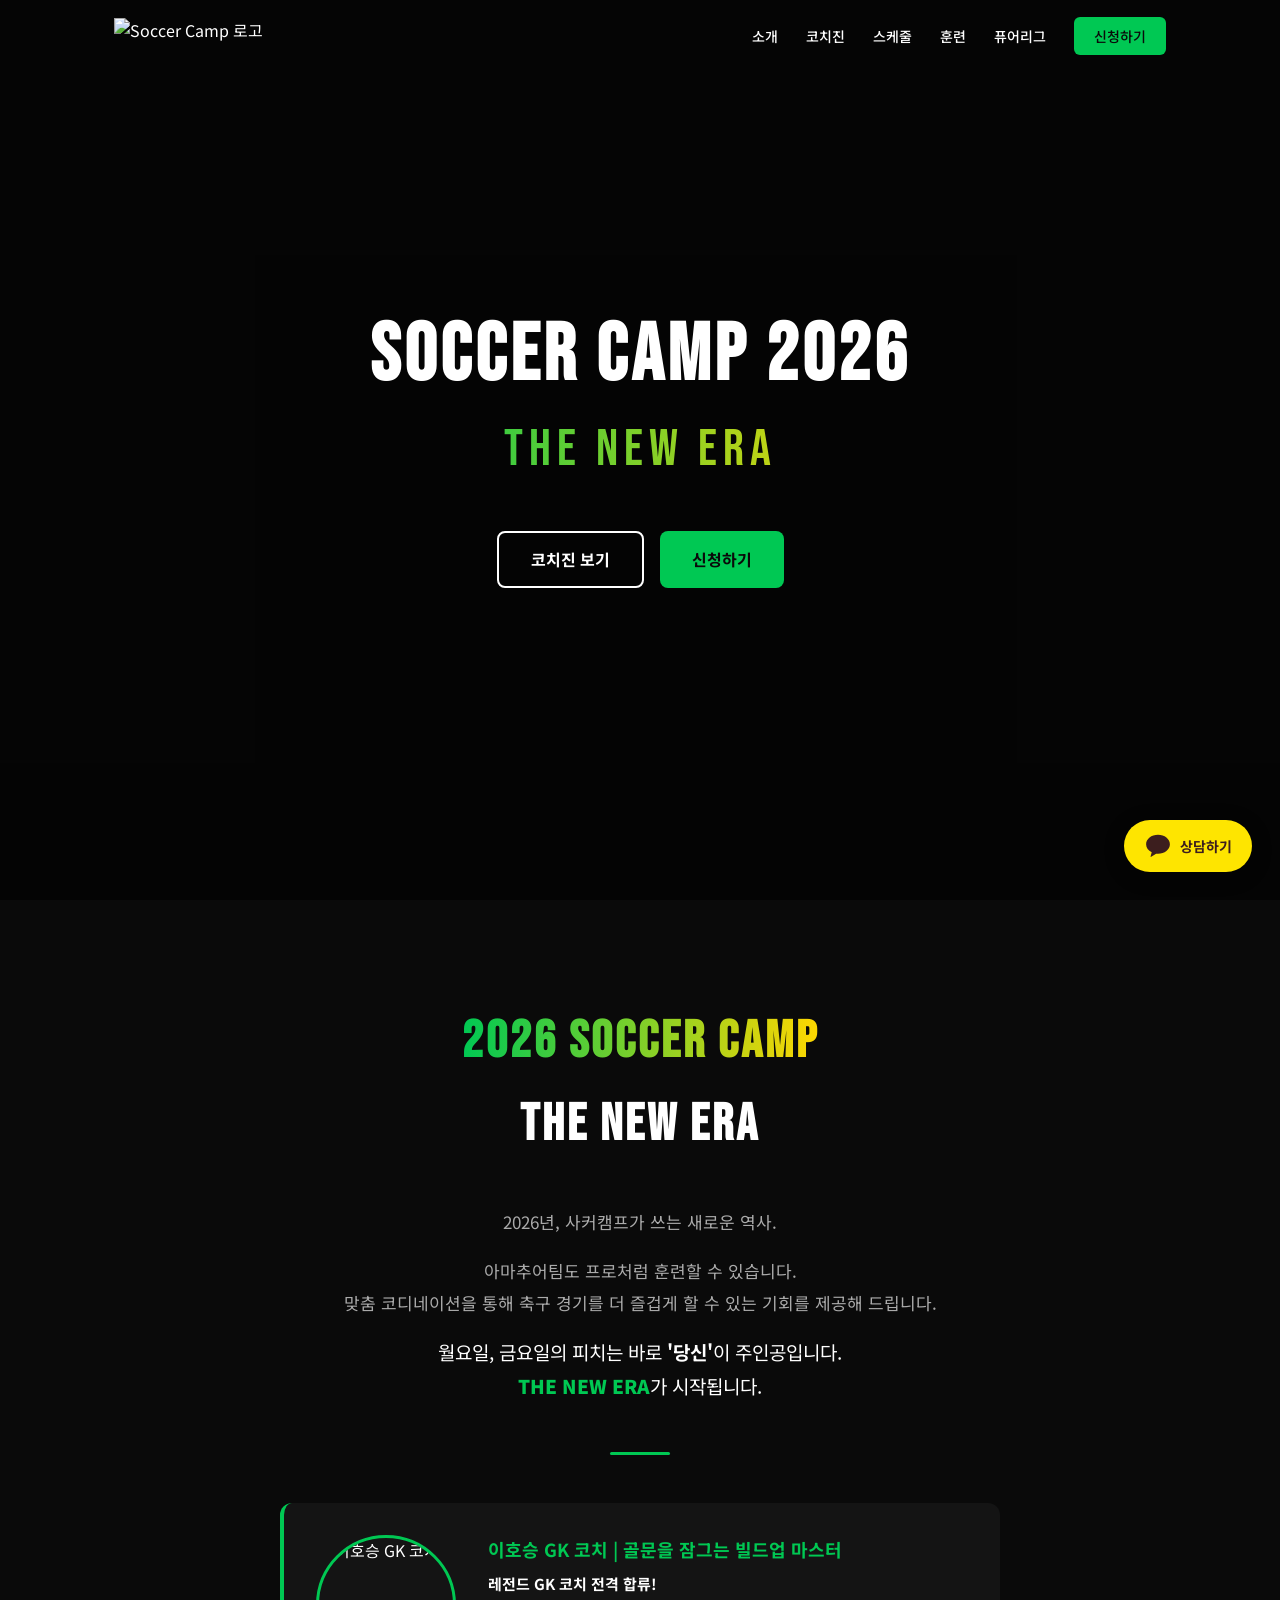
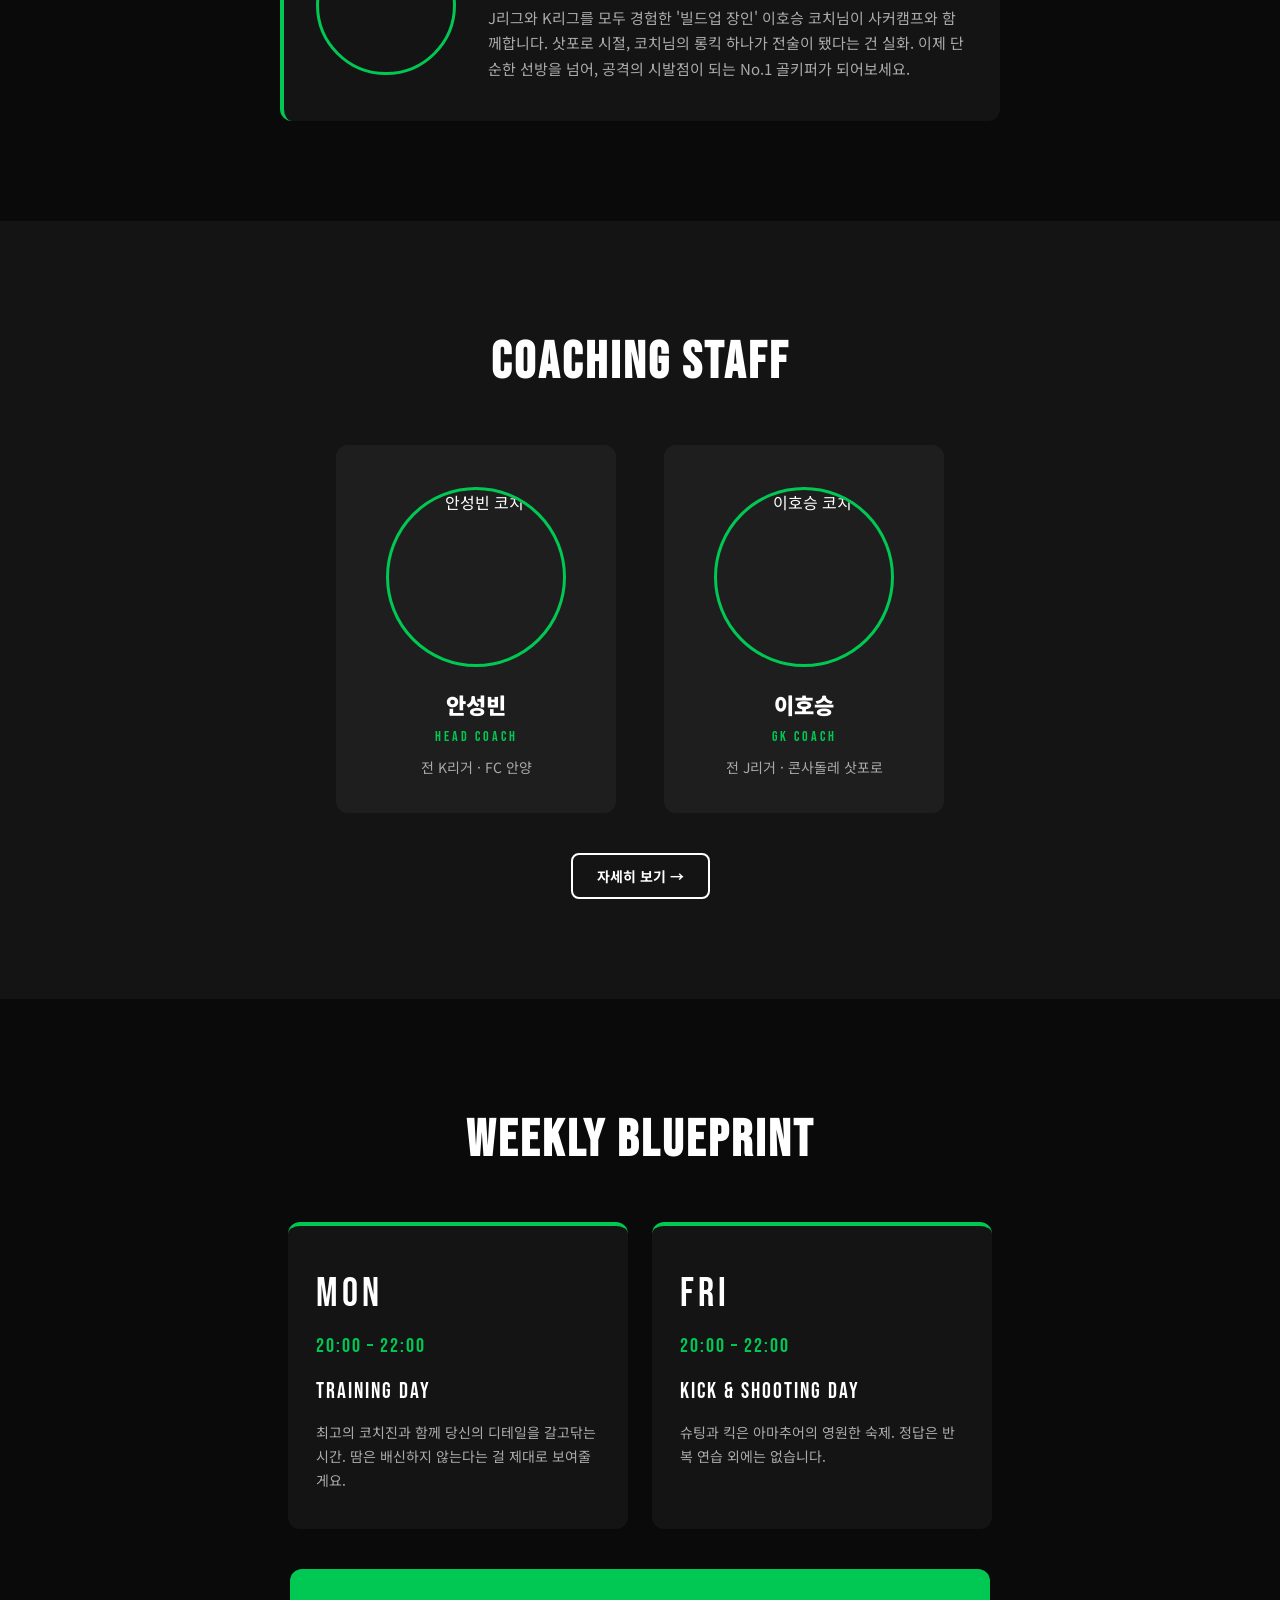
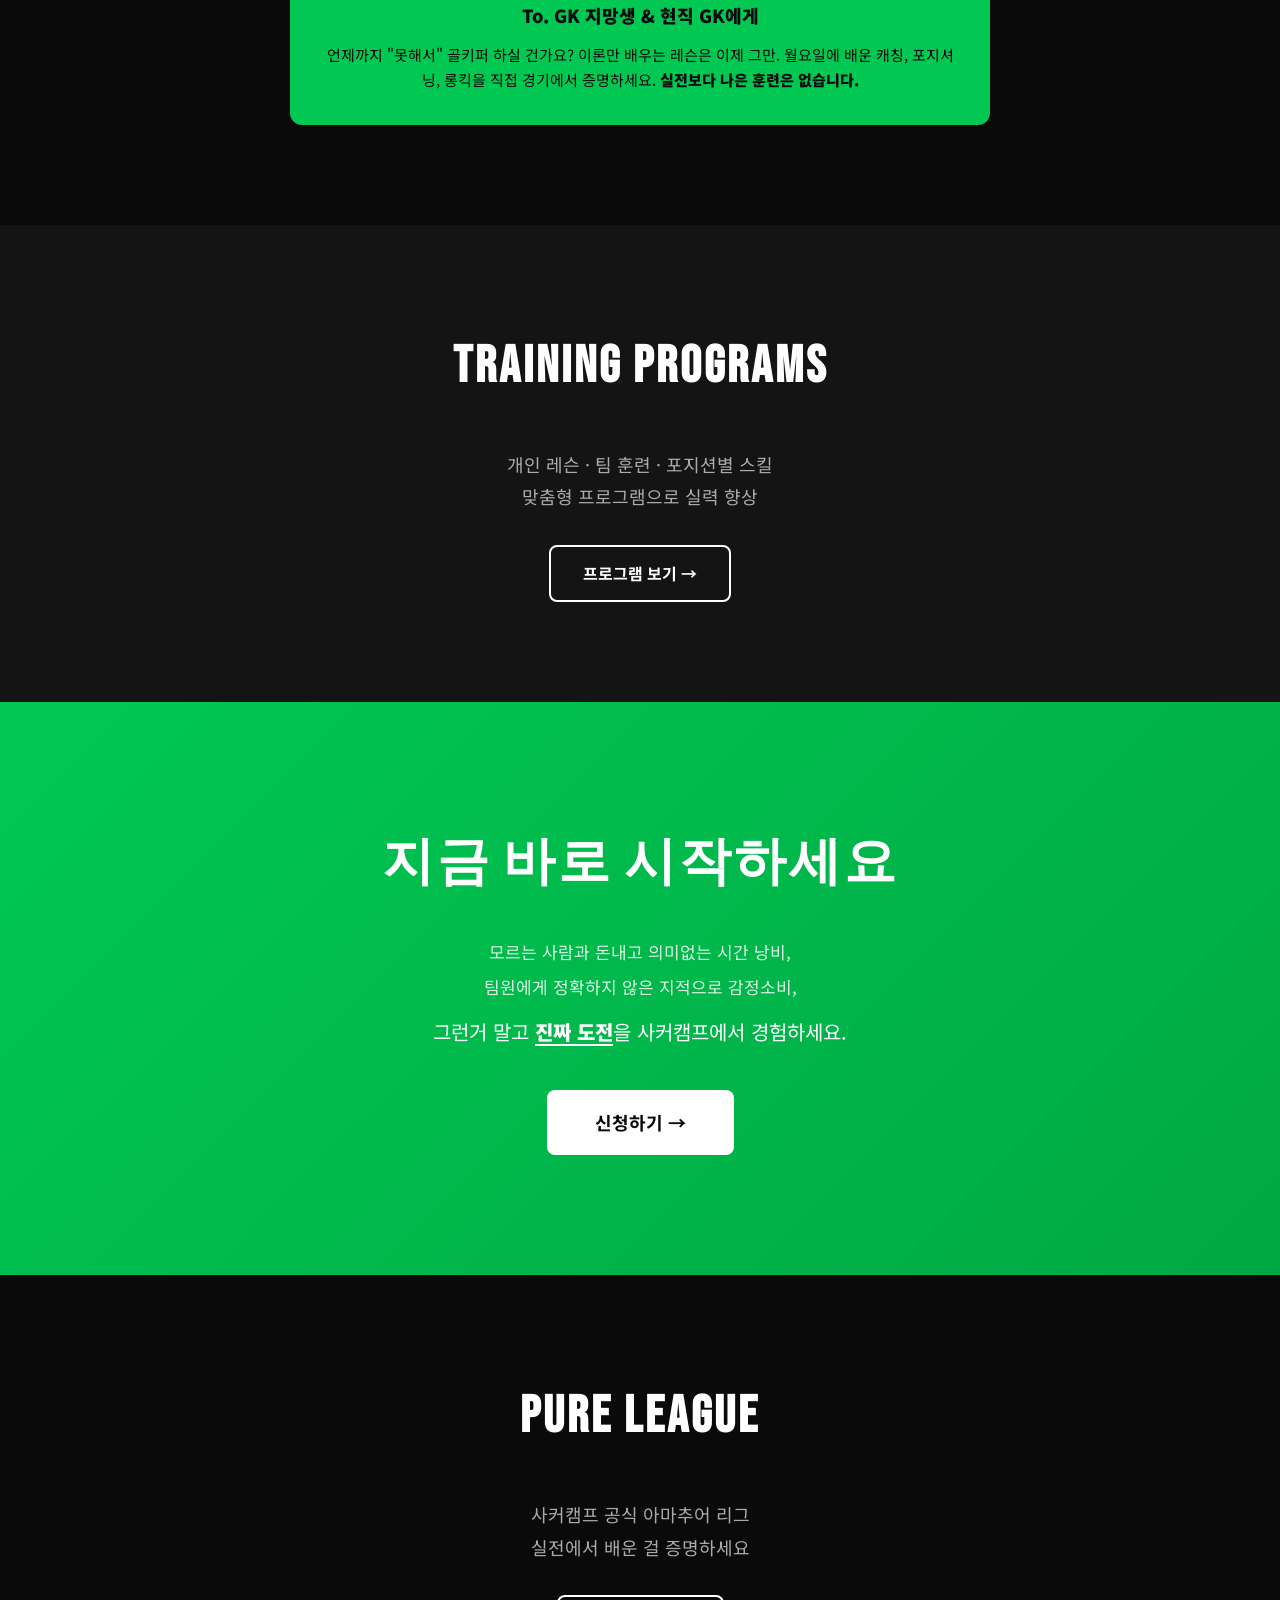
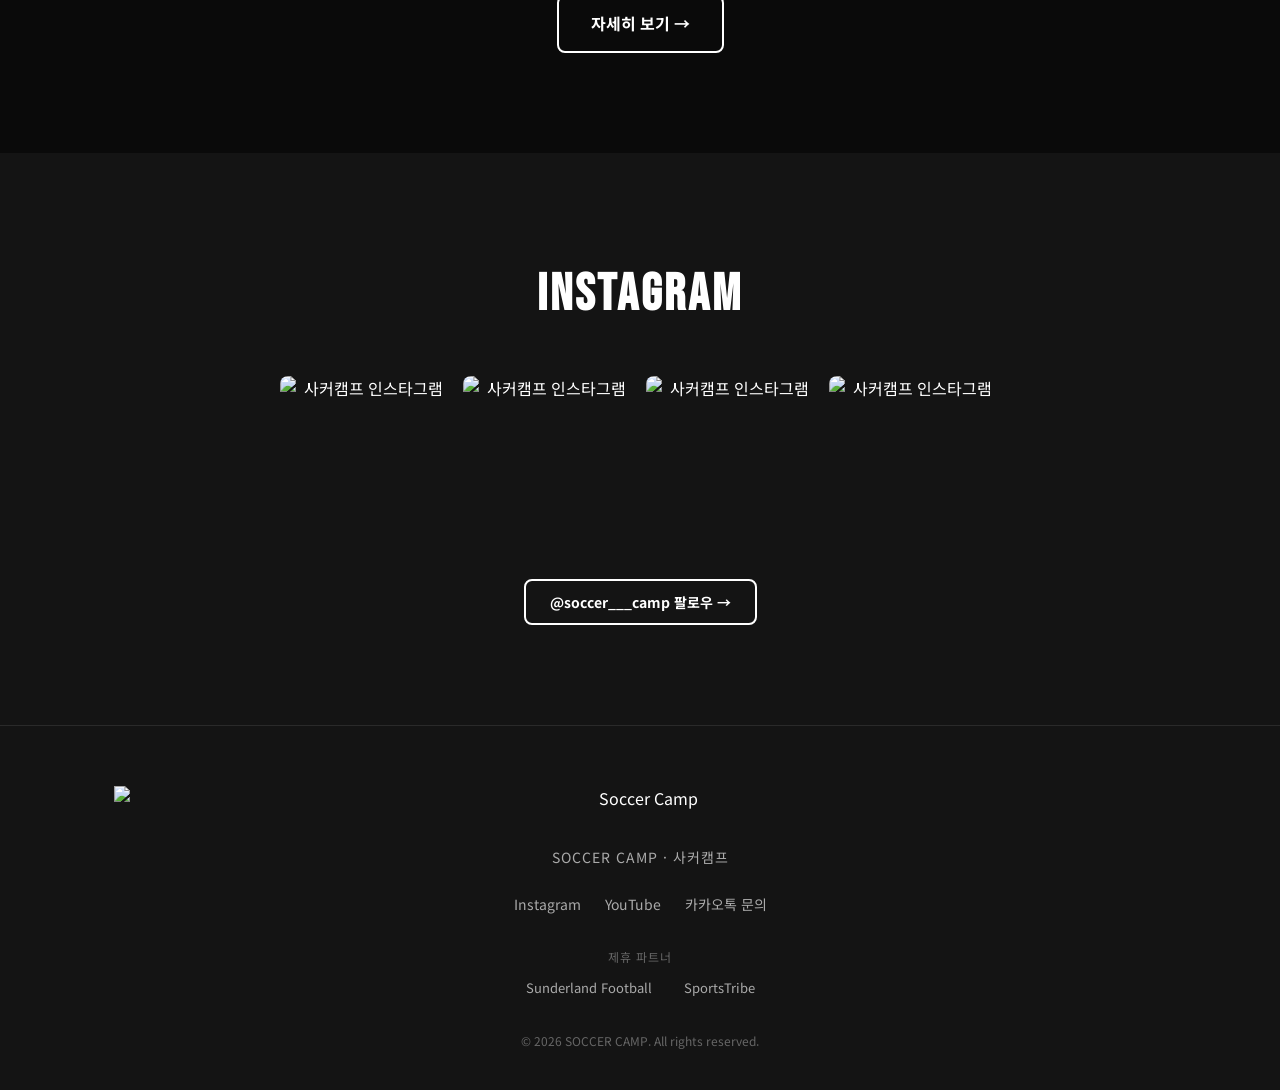
==== index.html @ cc26afdf "Update index.html" ====
<!DOCTYPE html>
<html lang="ko">
<head>
  <meta charset="UTF-8">
  <meta name="viewport" content="width=device-width, initial-scale=1.0">
  <meta name="description" content="사커캠프 - K리그·J리그 출신 코치진의 아마추어 축구 맞춤 트레이닝. 개인 레슨, 팀 훈련, 포지션별 스킬 프로그램.">
  <meta name="keywords" content="사커캠프, 축구 트레이닝, 아마추어 축구, K리그 코치, 퓨어리그, 축구 레슨">
  <meta property="og:title" content="SOCCER CAMP 2026 - THE NEW ERA">
  <meta property="og:description" content="아마추어팀도 프로처럼 훈련할 수 있습니다. K리그·J리그 출신 코치진과 함께.">
  <meta property="og:image" content="https://res.cloudinary.com/dgdg7vrwr/image/upload/w_1200,h_630,c_fill,f_auto,q_auto/%EC%82%AC%EC%BB%A4%EC%BA%A0%ED%94%84_%ED%9E%88%EC%96%B4%EB%A1%9C_%EC%84%AC%EB%84%A4%EC%9D%BC_u0pjs7.png">
  <meta property="og:url" content="https://soccercamp.co.kr">
  <title>SOCCER CAMP 2026 - THE NEW ERA</title>

  <!-- Fonts -->
  <link rel="preconnect" href="https://fonts.googleapis.com">
  <link rel="preconnect" href="https://fonts.gstatic.com" crossorigin>
  <link href="https://fonts.googleapis.com/css2?family=Bebas+Neue&family=Noto+Sans+KR:wght@300;400;500;700;900&display=swap" rel="stylesheet">

  <!-- Preload critical images -->
  <link rel="preload" as="image" href="https://res.cloudinary.com/dgdg7vrwr/image/upload/h_40,f_auto,q_auto/soccer_camp-logos_vfuhl1.jpg">

  <link rel="stylesheet" href="assets/css/style.css">
</head>
<body>

  <!-- ========== HEADER ========== -->
  <header class="header" id="header">
    <div class="container header-inner">
      <a href="index.html" class="logo">
        <img
          src="https://res.cloudinary.com/dgdg7vrwr/image/upload/h_40,f_auto,q_auto/soccer_camp-logos_vfuhl1.jpg"
          alt="Soccer Camp 로고"
          height="40"
        >
      </a>
      <button class="mobile-menu-btn" id="mobileMenuBtn" aria-label="메뉴 열기">
        <span></span><span></span><span></span>
      </button>
      <nav class="nav" id="mainNav">
        <a href="#about">소개</a>
        <a href="#coaches">코치진</a>
        <a href="#schedule">스케줄</a>
        <a href="#training">훈련</a>
        <a href="pure-league.html">퓨어리그</a>
        <a href="apply.html" class="nav-cta">신청하기</a>
      </nav>
    </div>
  </header>

  <!-- ========== HERO ========== -->
  <section class="hero" id="hero">
    <div class="hero-video">
      <div id="heroPlayer"></div>
    </div>
    <div class="hero-overlay"></div>
    <div class="hero-content">
      <h1 class="hero-title">SOCCER CAMP 2026</h1>
      <p class="hero-subtitle">THE NEW ERA</p>
      <div class="hero-cta">
        <a href="#coaches" class="btn btn-outline">코치진 보기</a>
        <a href="apply.html" class="btn btn-primary">신청하기</a>
      </div>
    </div>
  </section>

  <!-- ========== SECTION 1: ABOUT ========== -->
  <section class="section about" id="about">
    <div class="container">
      <h2 class="section-title">
        <span class="title-accent">2026 SOCCER CAMP</span>
        <br>THE NEW ERA
      </h2>
      <div class="about-text">
        <p>2026년, 사커캠프가 쓰는 새로운 역사.</p>
        <p>아마추어팀도 프로처럼 훈련할 수 있습니다.<br>
        맞춤 코디네이션을 통해 축구 경기를 더 즐겁게 할 수 있는 기회를 제공해 드립니다.</p>
        <p class="about-highlight">월요일, 금요일의 피치는 바로 <strong>'당신'</strong>이 주인공입니다.<br>
        <span class="text-green text-bold">THE NEW ERA</span>가 시작됩니다.</p>
      </div>

      <div class="divider"></div>

      <!-- 이호승 코치 하이라이트 -->
      <div class="coach-highlight">
        <div class="coach-highlight-image">
          <img
            src="https://res.cloudinary.com/dgdg7vrwr/image/upload/v1777014172/KakaoTalk_20260303_173234590_nycszz.jpg"
            alt="이호승 GK 코치"
            loading="lazy"
          >
        </div>
        <div class="coach-highlight-info">
          <h3>이호승 GK 코치 | 골문을 잠그는 빌드업 마스터</h3>
          <p><strong>레전드 GK 코치 전격 합류!</strong></p>
          <p>J리그와 K리그를 모두 경험한 '빌드업 장인' 이호승 코치님이 사커캠프와 함께합니다. 삿포로 시절, 코치님의 롱킥 하나가 전술이 됐다는 건 실화. 이제 단순한 선방을 넘어, 공격의 시발점이 되는 No.1 골키퍼가 되어보세요.</p>
        </div>
      </div>
    </div>
  </section>

  <!-- ========== SECTION 2: COACHES ========== -->
  <section class="section coaches" id="coaches">
    <div class="container">
      <h2 class="section-title">COACHING STAFF</h2>
      <div class="coach-grid">
        <!-- 안성빈 코치 -->
        <div class="coach-card">
          <div class="coach-image">
            <img
              src="https://res.cloudinary.com/dgdg7vrwr/image/upload/w_300,h_300,c_fill,g_face,f_auto,q_auto/ahn-seongbin_jlndre.png"
              alt="안성빈 코치"
              loading="lazy"
            >
          </div>
          <div class="coach-info">
            <h3>안성빈</h3>
            <p class="coach-role">HEAD COACH</p>
            <p class="coach-career">전 K리거 · FC 안양</p>
          </div>
        </div>
        <!-- 이호승 코치 -->
        <div class="coach-card">
          <div class="coach-image">
            <img
              src="https://res.cloudinary.com/dgdg7vrwr/image/upload/w_300,h_300,c_fill,g_face,f_auto,q_auto/lee-hoseung_gr8gty.png"
              alt="이호승 코치"
              loading="lazy"
            >
          </div>
          <div class="coach-info">
            <h3>이호승</h3>
            <p class="coach-role">GK COACH</p>
            <p class="coach-career">전 J리거 · 콘사돌레 삿포로</p>
          </div>
        </div>
      </div>
      <a href="coaches.html" class="btn btn-outline btn-sm">자세히 보기 →</a>
    </div>
  </section>

  <!-- ========== SECTION 3: WEEKLY BLUEPRINT ========== -->
  <section class="section schedule" id="schedule">
    <div class="container">
      <h2 class="section-title">WEEKLY BLUEPRINT</h2>
      <div class="schedule-grid">
        <!-- 월요일 -->
        <div class="schedule-card">
          <div class="schedule-day">MON</div>
          <div class="schedule-time">20:00 – 22:00</div>
          <div class="schedule-name">TRAINING DAY</div>
          <p class="schedule-desc">최고의 코치진과 함께 당신의 디테일을 갈고닦는 시간. 땀은 배신하지 않는다는 걸 제대로 보여줄게요.</p>
        </div>
        <!-- 금요일 -->
        <div class="schedule-card">
          <div class="schedule-day">FRI</div>
          <div class="schedule-time">20:00 – 22:00</div>
          <div class="schedule-name">KICK & SHOOTING DAY</div>
          <p class="schedule-desc">슈팅과 킥은 아마추어의 영원한 숙제. 정답은 반복 연습 외에는 없습니다.</p>
        </div>
      </div>

      <!-- GK 메시지 -->
      <div class="gk-message">
        <h4>To. GK 지망생 &amp; 현직 GK에게</h4>
        <p>언제까지 "못해서" 골키퍼 하실 건가요? 이론만 배우는 레슨은 이제 그만. 월요일에 배운 캐칭, 포지셔닝, 롱킥을 직접 경기에서 증명하세요. <strong>실전보다 나은 훈련은 없습니다.</strong></p>
      </div>
    </div>
  </section>

  <!-- ========== SECTION 4: TRAINING ========== -->
  <section class="section training" id="training">
    <div class="container">
      <h2 class="section-title">TRAINING PROGRAMS</h2>
      <p class="section-lead">개인 레슨 · 팀 훈련 · 포지션별 스킬<br>맞춤형 프로그램으로 실력 향상</p>
      <a href="training.html" class="btn btn-outline">프로그램 보기 →</a>
    </div>
  </section>

  <!-- ========== SECTION 5: CTA (신청) ========== -->
  <section class="section cta" id="apply">
    <div class="container">
      <h2 class="cta-title">지금 바로 시작하세요</h2>
      <div class="cta-copy">
        <p>모르는 사람과 돈내고 의미없는 시간 낭비,</p>
        <p>팀원에게 정확하지 않은 지적으로 감정소비,</p>
        <p class="cta-punch">그런거 말고 <strong>진짜 도전</strong>을 사커캠프에서 경험하세요.</p>
      </div>
      <a href="apply.html" class="btn btn-white btn-lg">신청하기 →</a>
    </div>
  </section>

  <!-- ========== SECTION 6: PURE LEAGUE ========== -->
  <section class="section league" id="league">
    <div class="container">
      <h2 class="section-title">PURE LEAGUE</h2>
      <p class="section-lead">사커캠프 공식 아마추어 리그<br>실전에서 배운 걸 증명하세요</p>
      <a href="pure-league.html" class="btn btn-outline">자세히 보기 →</a>
    </div>
  </section>

  <!-- ========== SECTION 7: INSTAGRAM ========== -->
  <section class="section instagram" id="instagram">
    <div class="container">
      <h2 class="section-title">INSTAGRAM</h2>
      <div class="insta-grid" id="instaGrid">
        <!-- JS로 인스타그램 포스트 로드 또는 수동 입력 -->
        <a href="https://www.instagram.com/p/DVavyFikWkh/" target="_blank" rel="noopener" class="insta-item">
          <img src="https://res.cloudinary.com/dgdg7vrwr/image/upload/w_300,h_300,c_fill,f_auto,q_auto/ahn-seongbin_jlndre.png" alt="사커캠프 인스타그램" loading="lazy">
        </a>
        <a href="https://www.instagram.com/p/DVavRopEYwo/" target="_blank" rel="noopener" class="insta-item">
          <img src="https://res.cloudinary.com/dgdg7vrwr/image/upload/w_300,h_300,c_fill,f_auto,q_auto/lee-hoseung_gr8gty.png" alt="사커캠프 인스타그램" loading="lazy">
        </a>
        <a href="https://www.instagram.com/p/DVavyFikWkh/" target="_blank" rel="noopener" class="insta-item">
          <img src="https://res.cloudinary.com/dgdg7vrwr/image/upload/w_300,h_300,c_fill,f_auto,q_auto/ahn-seongbin_jlndre.png" alt="사커캠프 인스타그램" loading="lazy">
        </a>
        <a href="https://www.instagram.com/p/DVavRopEYwo/" target="_blank" rel="noopener" class="insta-item">
          <img src="https://res.cloudinary.com/dgdg7vrwr/image/upload/w_300,h_300,c_fill,f_auto,q_auto/lee-hoseung_gr8gty.png" alt="사커캠프 인스타그램" loading="lazy">
        </a>
      </div>
      <a href="https://www.instagram.com/soccer___camp" target="_blank" rel="noopener" class="btn btn-outline btn-sm">@soccer___camp 팔로우 →</a>
    </div>
  </section>

  <!-- ========== FOOTER ========== -->
  <footer class="footer">
    <div class="container">
      <div class="footer-brand">
        <img
          src="https://res.cloudinary.com/dgdg7vrwr/image/upload/h_60,f_auto,q_auto/soccer_camp-logos_vfuhl1.jpg"
          alt="Soccer Camp"
          height="60"
        >
        <p class="footer-name">SOCCER CAMP · 사커캠프</p>
      </div>
      <div class="footer-links">
        <a href="https://www.instagram.com/soccercamp_kr/" target="_blank" rel="noopener">Instagram</a>
        <a href="https://www.youtube.com/@soccercamp" target="_blank" rel="noopener">YouTube</a>
        <a href="http://pf.kakao.com/_RmxaLb" target="_blank" rel="noopener">카카오톡 문의</a>
      </div>
      <div class="footer-partners">
        <p class="footer-partners-label">제휴 파트너</p>
        <div class="footer-partner-logos">
          <a href="https://www.sunderlandfootball.co.kr/" target="_blank" rel="noopener">Sunderland Football</a>
          <a href="https://sportstribe.kr/" target="_blank" rel="noopener">SportsTribe</a>
        </div>
      </div>
      <p class="footer-copy">&copy; 2026 SOCCER CAMP. All rights reserved.</p>
    </div>
  </footer>

  <!-- ========== 카카오톡 플로팅 버튼 ========== -->
  <a href="http://pf.kakao.com/_RmxaLb/chat" target="_blank" rel="noopener" class="kakao-float" aria-label="카카오톡 상담">
    <svg class="kakao-icon" viewBox="0 0 40 40" xmlns="http://www.w3.org/2000/svg">
      <path d="M20 4C10.6 4 3 10.1 3 17.5c0 4.8 3.2 9 8 11.5l-1.6 5.9c-.1.5.4.9.9.6l7-4.6c.9.1 1.8.2 2.7.2 9.4 0 17-6.1 17-13.6S29.4 4 20 4z" fill="#3C1E1E"/>
    </svg>
    <span class="kakao-label">상담하기</span>
  </a>

  <!-- YouTube IFrame API -->
  <script>
    var tag = document.createElement('script');
    tag.src = "https://www.youtube.com/iframe_api";
    var firstScriptTag = document.getElementsByTagName('script')[0];
    firstScriptTag.parentNode.insertBefore(tag, firstScriptTag);

    var heroPlayer;
    function onYouTubeIframeAPIReady() {
      heroPlayer = new YT.Player('heroPlayer', {
        videoId: 'pifxvLL4RCE',
        playerVars: {
          autoplay: 1,
          mute: 1,
          loop: 1,
          playlist: 'pifxvLL4RCE',
          controls: 0,
          showinfo: 0,
          rel: 0,
          modestbranding: 1,
          playsinline: 1,
          iv_load_policy: 3,
          disablekb: 1,
          fs: 0
        },
        events: {
          onReady: function(event) {
            event.target.mute();
            event.target.playVideo();
          },
          onStateChange: function(event) {
            if (event.data === YT.PlayerState.ENDED) {
              event.target.playVideo();
            }
          }
        }
      });
    }
  </script>
  <script src="assets/js/main.js"></script>
</body>
</html>
---- assets/css/style.css ----
/* ==========================================
   SOCCER CAMP 2026 - THE NEW ERA
   Design System + Full Stylesheet
   ========================================== */

/* ---------- RESET & VARIABLES ---------- */
*, *::before, *::after {
  margin: 0;
  padding: 0;
  box-sizing: border-box;
}

:root {
  --green: #00C853;
  --green-dark: #00A843;
  --dark: #0A0A0A;
  --surface: #141414;
  --surface-light: #1E1E1E;
  --white: #FFFFFF;
  --gray: #AAAAAA;
  --gray-dark: #666666;
  --gold: #FFD700;
  --gradient-green: linear-gradient(135deg, #00C853, #00A843);
  --gradient-hero: linear-gradient(90deg, #00C853, #FFD700);
  --font-heading: 'Bebas Neue', 'Arial Black', sans-serif;
  --font-body: 'Noto Sans KR', -apple-system, sans-serif;
  --transition: 0.3s ease;
  --radius: 12px;
  --radius-sm: 8px;
}

html {
  scroll-behavior: smooth;
  font-size: 16px;
}

body {
  font-family: var(--font-body);
  background-color: var(--dark);
  color: var(--white);
  line-height: 1.6;
  overflow-x: hidden;
  -webkit-font-smoothing: antialiased;
}

a {
  color: inherit;
  text-decoration: none;
}

img {
  max-width: 100%;
  height: auto;
  display: block;
}

.container {
  width: 100%;
  max-width: 1100px;
  margin: 0 auto;
  padding: 0 24px;
}


/* ---------- HEADER ---------- */
.header {
  position: fixed;
  top: 0;
  left: 0;
  width: 100%;
  z-index: 1000;
  padding: 0 0;
  background: transparent;
  transition: background var(--transition), box-shadow var(--transition);
}

.header.scrolled {
  background: rgba(10, 10, 10, 0.95);
  backdrop-filter: blur(12px);
  -webkit-backdrop-filter: blur(12px);
  box-shadow: 0 2px 20px rgba(0,0,0,0.5);
}

.header-inner {
  display: flex;
  align-items: center;
  justify-content: space-between;
  height: 72px;
}

.logo img {
  height: 36px;
  width: auto;
  object-fit: contain;
}

.nav {
  display: flex;
  align-items: center;
  gap: 28px;
}

.nav a {
  font-family: var(--font-body);
  font-size: 14px;
  font-weight: 500;
  color: var(--white);
  transition: color var(--transition);
  position: relative;
}

.nav a:not(.nav-cta)::after {
  content: '';
  position: absolute;
  bottom: -4px;
  left: 0;
  width: 0;
  height: 2px;
  background: var(--green);
  transition: width var(--transition);
}

.nav a:not(.nav-cta):hover::after {
  width: 100%;
}

.nav a:hover {
  color: var(--green);
}

.nav-cta {
  background: var(--green);
  color: var(--dark) !important;
  padding: 8px 20px;
  border-radius: 6px;
  font-weight: 700;
  transition: background var(--transition), transform var(--transition);
}

.nav-cta:hover {
  background: var(--green-dark);
  transform: translateY(-1px);
}

.nav-cta::after {
  display: none !important;
}

/* Mobile Menu Button */
.mobile-menu-btn {
  display: none;
  flex-direction: column;
  gap: 5px;
  background: none;
  border: none;
  cursor: pointer;
  padding: 8px;
  z-index: 1001;
}

.mobile-menu-btn span {
  display: block;
  width: 24px;
  height: 2px;
  background: var(--white);
  border-radius: 2px;
  transition: var(--transition);
}

.mobile-menu-btn.active span:nth-child(1) {
  transform: rotate(45deg) translate(5px, 5px);
}

.mobile-menu-btn.active span:nth-child(2) {
  opacity: 0;
}

.mobile-menu-btn.active span:nth-child(3) {
  transform: rotate(-45deg) translate(5px, -5px);
}


/* ---------- HERO ---------- */
.hero {
  position: relative;
  width: 100%;
  height: 100vh;
  min-height: 600px;
  overflow: hidden;
  display: flex;
  align-items: center;
  justify-content: center;
}

.hero-video {
  position: absolute;
  inset: 0;
  z-index: 1;
  overflow: hidden;
}

.hero-video iframe {
  width: 100vw;
  height: 56.25vw;
  min-height: 100vh;
  min-width: 177.78vh;
  position: absolute;
  top: 50%;
  left: 50%;
  transform: translate(-50%, -50%);
  pointer-events: none;
  border: none;
}

.hero-overlay {
  position: absolute;
  inset: 0;
  z-index: 2;
  background: rgba(0, 0, 0, 0.55);
}

.hero-content {
  position: relative;
  z-index: 3;
  text-align: center;
  padding: 0 24px;
}

.hero-title {
  font-family: var(--font-heading);
  font-size: clamp(48px, 8vw, 80px);
  letter-spacing: 4px;
  line-height: 1.1;
  color: var(--white);
  margin-bottom: 8px;
}

.hero-subtitle {
  font-family: var(--font-heading);
  font-size: clamp(28px, 5vw, 52px);
  letter-spacing: 6px;
  background: var(--gradient-hero);
  -webkit-background-clip: text;
  -webkit-text-fill-color: transparent;
  background-clip: text;
  margin-bottom: 40px;
}

.hero-cta {
  display: flex;
  gap: 16px;
  justify-content: center;
  flex-wrap: wrap;
}


/* ---------- BUTTONS ---------- */
.btn {
  display: inline-flex;
  align-items: center;
  justify-content: center;
  padding: 14px 32px;
  font-family: var(--font-body);
  font-size: 16px;
  font-weight: 700;
  border-radius: var(--radius-sm);
  cursor: pointer;
  transition: all var(--transition);
  border: none;
  text-align: center;
}

.btn-primary {
  background: var(--green);
  color: var(--dark);
}

.btn-primary:hover {
  background: var(--green-dark);
  transform: translateY(-2px);
  box-shadow: 0 8px 24px rgba(0, 200, 83, 0.35);
}

.btn-outline {
  background: transparent;
  color: var(--white);
  border: 2px solid var(--white);
}

.btn-outline:hover {
  background: var(--white);
  color: var(--dark);
  transform: translateY(-2px);
}

.btn-white {
  background: var(--white);
  color: var(--dark);
  font-size: 18px;
}

.btn-white:hover {
  transform: translateY(-3px);
  box-shadow: 0 12px 32px rgba(255, 255, 255, 0.25);
}

.btn-lg {
  padding: 18px 48px;
  font-size: 18px;
}

.btn-sm {
  padding: 10px 24px;
  font-size: 14px;
}


/* ---------- SECTION COMMON ---------- */
.section {
  padding: 100px 0;
}

.section-title {
  font-family: var(--font-heading);
  font-size: clamp(36px, 5vw, 52px);
  text-align: center;
  letter-spacing: 3px;
  margin-bottom: 40px;
  color: var(--white);
}

.section-lead {
  text-align: center;
  font-size: 18px;
  color: var(--gray);
  line-height: 1.8;
  margin-bottom: 32px;
}

.title-accent {
  background: var(--gradient-hero);
  -webkit-background-clip: text;
  -webkit-text-fill-color: transparent;
  background-clip: text;
}


/* ---------- SECTION 1: ABOUT ---------- */
.about {
  background: var(--dark);
}

.about-text {
  max-width: 720px;
  margin: 0 auto 48px;
  text-align: center;
  font-size: 17px;
  line-height: 1.9;
  color: var(--gray);
}

.about-text p {
  margin-bottom: 16px;
}

.about-highlight {
  color: var(--white) !important;
  font-size: 19px !important;
  line-height: 1.8;
}

.text-green {
  color: var(--green);
}

.text-bold {
  font-weight: 900;
}

.divider {
  width: 60px;
  height: 3px;
  background: var(--green);
  margin: 48px auto;
  border-radius: 2px;
}

/* Coach Highlight (이호승 코치) */
.coach-highlight {
  display: flex;
  align-items: flex-start;
  gap: 32px;
  max-width: 720px;
  margin: 0 auto;
  padding: 32px;
  background: var(--surface);
  border-radius: var(--radius);
  border-left: 4px solid var(--green);
}

.coach-highlight-image img {
  width: 140px;
  height: 140px;
  border-radius: 50%;
  object-fit: cover;
  object-position: top center;
  border: 3px solid var(--green);
  flex-shrink: 0;
}

.coach-highlight-info h3 {
  font-size: 18px;
  font-weight: 700;
  color: var(--green);
  margin-bottom: 8px;
}

.coach-highlight-info p {
  font-size: 15px;
  line-height: 1.7;
  color: var(--gray);
  margin-bottom: 8px;
}

.coach-highlight-info strong {
  color: var(--white);
}


/* ---------- SECTION 2: COACHES ---------- */
.coaches {
  background: var(--surface);
  text-align: center;
}

.coach-grid {
  display: flex;
  justify-content: center;
  gap: 48px;
  flex-wrap: wrap;
  margin-bottom: 40px;
}

.coach-card {
  background: var(--surface-light);
  border: 2px solid transparent;
  border-radius: var(--radius);
  padding: 40px 32px 32px;
  width: 280px;
  text-align: center;
  transition: all var(--transition);
}

.coach-card:hover {
  border-color: var(--green);
  transform: translateY(-6px);
  box-shadow: 0 16px 40px rgba(0, 200, 83, 0.15);
}

.coach-image {
  margin-bottom: 20px;
}

.coach-image img {
  width: 180px;
  height: 180px;
  border-radius: 50%;
  object-fit: cover;
  border: 3px solid var(--green);
  margin: 0 auto;
}

.coach-info h3 {
  font-family: var(--font-body);
  font-size: 22px;
  font-weight: 900;
  margin-bottom: 4px;
}

.coach-role {
  font-family: var(--font-heading);
  font-size: 14px;
  letter-spacing: 3px;
  color: var(--green);
  margin-bottom: 8px;
}

.coach-career {
  font-size: 14px;
  color: var(--gray);
}


/* ---------- SECTION 3: SCHEDULE ---------- */
.schedule {
  background: var(--dark);
}

.schedule-grid {
  display: flex;
  justify-content: center;
  gap: 24px;
  flex-wrap: wrap;
  margin-bottom: 40px;
}

.schedule-card {
  background: var(--surface);
  border-radius: var(--radius);
  padding: 36px 28px;
  width: 340px;
  border-top: 4px solid var(--green);
  transition: transform var(--transition);
}

.schedule-card:hover {
  transform: translateY(-4px);
}

.schedule-day {
  font-family: var(--font-heading);
  font-size: 40px;
  letter-spacing: 4px;
  color: var(--white);
  margin-bottom: 4px;
}

.schedule-time {
  font-family: var(--font-heading);
  font-size: 20px;
  color: var(--green);
  letter-spacing: 2px;
  margin-bottom: 12px;
}

.schedule-name {
  font-family: var(--font-heading);
  font-size: 22px;
  letter-spacing: 2px;
  color: var(--white);
  margin-bottom: 12px;
}

.schedule-desc {
  font-size: 14px;
  line-height: 1.7;
  color: var(--gray);
}

/* GK Message Box */
.gk-message {
  max-width: 700px;
  margin: 0 auto;
  padding: 32px;
  background: var(--green);
  border-radius: var(--radius);
  text-align: center;
}

.gk-message h4 {
  font-size: 18px;
  font-weight: 900;
  color: var(--dark);
  margin-bottom: 12px;
}

.gk-message p {
  font-size: 15px;
  line-height: 1.7;
  color: var(--dark);
}

.gk-message strong {
  font-weight: 900;
}


/* ---------- SECTION 4: TRAINING ---------- */
.training {
  background: var(--surface);
  text-align: center;
}


/* ---------- SECTION 5: CTA ---------- */
.cta {
  background: var(--gradient-green);
  text-align: center;
  padding: 120px 0;
}

.cta-title {
  font-family: var(--font-heading);
  font-size: clamp(36px, 5vw, 52px);
  letter-spacing: 3px;
  color: var(--white);
  margin-bottom: 32px;
}

.cta-copy {
  max-width: 600px;
  margin: 0 auto 40px;
}

.cta-copy p {
  font-size: 17px;
  line-height: 1.8;
  color: rgba(255, 255, 255, 0.85);
  margin-bottom: 4px;
}

.cta-punch {
  font-size: 20px !important;
  color: var(--white) !important;
  margin-top: 12px !important;
}

.cta-punch strong {
  font-weight: 900;
  text-decoration: underline;
  text-underline-offset: 4px;
}


/* ---------- SECTION 6: LEAGUE ---------- */
.league {
  background: var(--dark);
  text-align: center;
}


/* ---------- SECTION 7: INSTAGRAM ---------- */
.instagram {
  background: var(--surface);
  text-align: center;
}

.insta-grid {
  display: grid;
  grid-template-columns: repeat(4, 1fr);
  gap: 12px;
  max-width: 720px;
  margin: 0 auto 32px;
}

.insta-item {
  display: block;
  overflow: hidden;
  border-radius: var(--radius-sm);
  aspect-ratio: 1 / 1;
  transition: opacity var(--transition), transform var(--transition);
}

.insta-item img {
  width: 100%;
  height: 100%;
  object-fit: cover;
}

.insta-item:hover {
  opacity: 0.8;
  transform: scale(1.03);
}


/* ---------- FOOTER ---------- */
.footer {
  background: var(--surface);
  border-top: 1px solid #2a2a2a;
  padding: 60px 0 40px;
  text-align: center;
}

.footer-brand {
  margin-bottom: 24px;
}

.footer-brand img {
  height: 48px;
  margin: 0 auto 12px;
}

.footer-name {
  font-size: 14px;
  color: var(--gray);
  letter-spacing: 1px;
}

.footer-links {
  display: flex;
  justify-content: center;
  gap: 24px;
  margin-bottom: 32px;
}

.footer-links a {
  font-size: 14px;
  color: var(--gray);
  transition: color var(--transition);
}

.footer-links a:hover {
  color: var(--green);
}

.footer-partners {
  margin-bottom: 32px;
}

.footer-partners-label {
  font-size: 12px;
  color: var(--gray-dark);
  margin-bottom: 12px;
  letter-spacing: 1px;
  text-transform: uppercase;
}

.footer-partner-logos {
  display: flex;
  justify-content: center;
  gap: 32px;
}

.footer-partner-logos a {
  font-size: 13px;
  color: var(--gray);
  transition: color var(--transition);
}

.footer-partner-logos a:hover {
  color: var(--green);
}

.footer-copy {
  font-size: 12px;
  color: var(--gray-dark);
}


/* ---------- 카카오톡 플로팅 버튼 ---------- */
.kakao-float {
  position: fixed;
  bottom: 28px;
  right: 28px;
  z-index: 999;
  display: flex;
  align-items: center;
  gap: 8px;
  background: #FEE500;
  color: #3C1E1E;
  padding: 12px 20px;
  border-radius: 50px;
  font-size: 14px;
  font-weight: 700;
  box-shadow: 0 4px 20px rgba(0, 0, 0, 0.3);
  transition: all var(--transition);
  text-decoration: none;
}

.kakao-float:hover {
  transform: translateY(-3px);
  box-shadow: 0 8px 28px rgba(0, 0, 0, 0.4);
}

.kakao-icon {
  width: 28px;
  height: 28px;
  flex-shrink: 0;
}


/* ---------- SCROLL ANIMATION ---------- */
.fade-in {
  opacity: 0;
  transform: translateY(30px);
  transition: opacity 0.6s ease, transform 0.6s ease;
}

.fade-in.visible {
  opacity: 1;
  transform: translateY(0);
}


/* ==========================================
   RESPONSIVE
   ========================================== */

/* Tablet */
@media (max-width: 1024px) {
  .coach-grid {
    gap: 32px;
  }
  .schedule-card {
    width: 300px;
  }
  /* 아래 추가 */
  .profile-layout {
    grid-template-columns: 300px 1fr;
  }
  .profile-layout.reverse {
    grid-template-columns: 1fr 300px;
  }
}

/* Mobile */
@media (max-width: 768px) {

  /* Header */
  .mobile-menu-btn {
    display: flex;
  }

  .nav {
    position: fixed;
    top: 0;
    right: -100%;
    width: 260px;
    height: 100vh;
    background: rgba(10, 10, 10, 0.98);
    flex-direction: column;
    padding: 80px 32px 40px;
    gap: 24px;
    transition: right var(--transition);
  }

  .nav.open {
    right: 0;
  }

  .nav a {
    font-size: 18px;
  }

  .nav-cta {
    width: 100%;
    text-align: center;
    padding: 14px 24px;
  }

  .hero-title {
    font-size: 40px;
    letter-spacing: 2px;
  }

  .hero-subtitle {
    font-size: 24px;
    letter-spacing: 4px;
    margin-bottom: 32px;
  }

  .hero-cta {
    flex-direction: column;
    gap: 12px;
    align-items: center;
  }

  .hero-cta .btn {
    width: 220px;
  }

  /* Section */
  .section {
    padding: 72px 0;
  }

  .section-title {
    font-size: 32px;
    margin-bottom: 28px;
  }

  /* About */
  .about-text {
    font-size: 15px;
    text-align: left;
  }

  .about-highlight {
    font-size: 16px !important;
    text-align: center;
  }

  .coach-highlight {
    flex-direction: column;
    align-items: center;
    text-align: center;
    padding: 24px;
  }

.coach-highlight-image img {
  width: 120px;
  height: 120px;
}

  /* Coaches */
  .coach-grid {
    flex-direction: column;
    align-items: center;
    gap: 24px;
  }

  .coach-card {
    width: 100%;
    max-width: 320px;
  }

  /* Schedule */
  .schedule-grid {
    flex-direction: column;
    align-items: center;
  }

  .schedule-card {
    width: 100%;
    max-width: 360px;
  }

  /* CTA */
  .cta {
    padding: 80px 0;
  }

  .cta-copy p {
    font-size: 15px;
  }

  .cta-punch {
    font-size: 17px !important;
  }

  /* Instagram */
  .insta-grid {
    grid-template-columns: repeat(2, 1fr);
  }

  /* Kakao Float */
  .kakao-float {
    bottom: 20px;
    right: 16px;
    padding: 10px 16px;
    font-size: 13px;
  }

  .kakao-icon {
    width: 24px;
    height: 24px;
  }
}

/* Small Mobile */
@media (max-width: 375px) {
  .hero-title {
    font-size: 32px;
  }

  .hero-subtitle {
    font-size: 20px;
  }

  .container {
    padding: 0 16px;
  }
}

/* ==========================================
   APPLY PAGE
   ========================================== */

.apply-page {
  padding-top: 72px;
}

/* --- Intro --- */
.apply-intro {
  padding: 60px 0 40px;
  text-align: center;
}

.apply-page-title {
  font-family: var(--font-heading);
  font-size: clamp(40px, 6vw, 64px);
  letter-spacing: 4px;
  margin-bottom: 24px;
  background: var(--gradient-hero);
  -webkit-background-clip: text;
  -webkit-text-fill-color: transparent;
  background-clip: text;
}

.apply-greeting {
  max-width: 640px;
  margin: 0 auto;
  font-size: 15px;
  line-height: 1.8;
  color: var(--gray);
}

.apply-greeting p {
  margin-bottom: 8px;
}

.apply-greeting strong {
  color: var(--white);
}

/* --- Info Grid (좌: 안내 / 우: 폼) --- */
.apply-info {
  padding: 0 0 80px;
}

.info-grid {
  display: grid;
  grid-template-columns: 1fr 1fr;
  gap: 48px;
  align-items: start;
  margin-bottom: 60px;
}

/* Left: 안내 정보 */
.info-left {
  display: flex;
  flex-direction: column;
  gap: 36px;
}

.info-block {
  background: var(--surface);
  border-radius: var(--radius);
  padding: 28px;
}

.info-heading {
  font-family: var(--font-heading);
  font-size: 22px;
  letter-spacing: 2px;
  color: var(--green);
  margin-bottom: 16px;
  padding-bottom: 12px;
  border-bottom: 1px solid #2a2a2a;
}

/* 신청방법 스텝 */
.info-steps {
  display: flex;
  flex-direction: column;
  gap: 16px;
}

.info-step {
  display: flex;
  gap: 12px;
}

.step-label {
  font-family: var(--font-heading);
  font-size: 18px;
  color: var(--green);
  flex-shrink: 0;
  width: 20px;
}

.info-step p {
  font-size: 14px;
  line-height: 1.7;
  color: var(--gray);
}

.info-detail {
  list-style: none;
  margin: 8px 0;
  padding: 0;
}

.info-detail li {
  font-size: 13px;
  color: var(--gray);
  line-height: 1.7;
  padding-left: 12px;
  position: relative;
}

.info-detail li::before {
  content: '·';
  position: absolute;
  left: 0;
  color: var(--green);
}

.info-notes {
  background: var(--surface-light);
  border-radius: var(--radius-sm);
  padding: 12px 14px;
  margin-top: 8px;
}

.info-notes p {
  font-size: 12px;
  line-height: 1.6;
  color: var(--gray-dark);
  margin-bottom: 4px;
}

.info-notes p:last-child {
  margin-bottom: 0;
}

/* 홈구장 */
.venue-list {
  display: flex;
  flex-direction: column;
  gap: 16px;
}

.venue-item {
  display: flex;
  gap: 16px;
  align-items: flex-start;
}

.venue-day {
  font-family: var(--font-heading);
  font-size: 16px;
  letter-spacing: 2px;
  color: var(--dark);
  background: var(--green);
  padding: 4px 10px;
  border-radius: 4px;
  flex-shrink: 0;
  min-width: 64px;
  text-align: center;
}

.venue-name {
  font-size: 15px;
  font-weight: 700;
  color: var(--white);
  margin-bottom: 2px;
}

.venue-detail {
  font-size: 13px;
  color: var(--gray);
}

.venue-map {
  font-size: 13px;
  color: var(--green);
  transition: opacity var(--transition);
}

.venue-map:hover {
  opacity: 0.7;
}

/* 코치 미니 카드 */
.coach-mini {
  display: flex;
  flex-direction: column;
  gap: 16px;
}

.coach-mini-item {
  display: flex;
  gap: 14px;
  align-items: center;
}

.coach-mini-item img {
  width: 48px;
  height: 48px;
  border-radius: 50%;
  object-fit: cover;
  border: 2px solid var(--green);
  flex-shrink: 0;
}

.coach-mini-name {
  font-size: 15px;
  font-weight: 700;
  color: var(--white);
  margin-bottom: 2px;
}

.coach-mini-career {
  font-size: 12px;
  color: var(--gray);
  line-height: 1.5;
}

/* --- Right: 신청 폼 --- */
.form-card {
  background: var(--surface);
  border: 2px solid var(--green);
  border-radius: var(--radius);
  padding: 36px 28px;
  position: sticky;
  top: 90px;
}

.form-title {
  font-family: var(--font-heading);
  font-size: 32px;
  letter-spacing: 2px;
  text-align: center;
  margin-bottom: 28px;
  color: var(--white);
}

.form-group {
  margin-bottom: 20px;
}

.form-group label {
  display: block;
  font-size: 14px;
  font-weight: 500;
  color: var(--white);
  margin-bottom: 6px;
}

.required {
  color: var(--green);
}

.optional {
  font-size: 12px;
  color: var(--gray-dark);
  font-weight: 400;
}

.form-group input,
.form-group select,
.form-group textarea {
  width: 100%;
  padding: 12px 14px;
  background: var(--dark);
  border: 1px solid #333;
  border-radius: var(--radius-sm);
  color: var(--white);
  font-family: var(--font-body);
  font-size: 15px;
  transition: border-color var(--transition);
  outline: none;
}

.form-group input:focus,
.form-group select:focus,
.form-group textarea:focus {
  border-color: var(--green);
}

.form-group input::placeholder,
.form-group textarea::placeholder {
  color: var(--gray-dark);
}

.form-group select {
  appearance: none;
  -webkit-appearance: none;
  background-image: url("data:image/svg+xml,%3Csvg xmlns='http://www.w3.org/2000/svg' width='12' height='12' viewBox='0 0 12 12'%3E%3Cpath fill='%23888' d='M6 8L1 3h10z'/%3E%3C/svg%3E");
  background-repeat: no-repeat;
  background-position: right 14px center;
  padding-right: 36px;
  cursor: pointer;
}

.form-group select option {
  background: var(--dark);
  color: var(--white);
}

.form-group textarea {
  resize: vertical;
  min-height: 80px;
}

/* 체크박스 */
.form-check {
  margin-bottom: 12px;
}

.check-label {
  display: flex;
  gap: 10px;
  align-items: flex-start;
  cursor: pointer;
}

.check-label input[type="checkbox"] {
  width: 18px;
  height: 18px;
  accent-color: var(--green);
  margin-top: 2px;
  flex-shrink: 0;
  cursor: pointer;
}

.check-text {
  font-size: 13px;
  line-height: 1.5;
  color: var(--gray);
}

/* 제출 버튼 */
.btn-submit {
  width: 100%;
  padding: 16px;
  font-size: 18px;
  margin-top: 20px;
}

/* 성공 메시지 */
.success-message {
  flex-direction: column;
  align-items: center;
  text-align: center;
  gap: 16px;
  padding: 40px 20px;
}

.success-icon {
  font-size: 48px;
}

.success-message h3 {
  font-size: 22px;
  font-weight: 900;
  color: var(--white);
}

.success-message p {
  font-size: 15px;
  color: var(--gray);
}

/* --- 하단 연락처 --- */
.apply-contact {
  text-align: center;
  padding: 40px 0;
  border-top: 1px solid #2a2a2a;
}

.apply-contact > p {
  font-size: 14px;
  color: var(--gray);
  margin-bottom: 8px;
}

.contact-phone {
  display: inline-block;
  font-family: var(--font-heading);
  font-size: 36px;
  letter-spacing: 2px;
  color: var(--green);
  margin-bottom: 16px;
  transition: opacity var(--transition);
}

.contact-phone:hover {
  opacity: 0.7;
}

.contact-links {
  display: flex;
  justify-content: center;
  gap: 20px;
  margin-bottom: 20px;
}

.contact-links a {
  font-size: 14px;
  color: var(--gray);
  transition: color var(--transition);
}

.contact-links a:hover {
  color: var(--green);
}

.contact-closing {
  font-size: 15px;
  line-height: 1.7;
  color: var(--gray);
}

/* --- RESPONSIVE --- */
@media (max-width: 768px) {
  .apply-intro {
    padding: 40px 0 24px;
  }

  .info-grid {
    grid-template-columns: 1fr;
    gap: 32px;
  }

  .form-card {
    position: static;
    padding: 28px 20px;
  }

  .info-block {
    padding: 20px;
  }

  .venue-item {
    flex-direction: column;
    gap: 8px;
  }

  .contact-phone {
    font-size: 28px;
  }
}

/* ==========================================
   COACHES PAGE
   ========================================== */

.coaches-page {
  padding-top: 72px;
}

/* --- Hero --- */
.coaches-hero {
  padding: 60px 0 40px;
  text-align: center;
}

.coaches-page-title {
  font-family: var(--font-heading);
  font-size: clamp(40px, 6vw, 64px);
  letter-spacing: 4px;
  margin-bottom: 16px;
  background: var(--gradient-hero);
  -webkit-background-clip: text;
  -webkit-text-fill-color: transparent;
  background-clip: text;
}

.coaches-page-lead {
  font-size: 16px;
  line-height: 1.8;
  color: var(--gray);
}

/* --- Profile Section --- */
.coach-profile {
  padding: 60px 0;
}

.profile-layout {
  display: grid;
  grid-template-columns: 340px 1fr;
  gap: 48px;
  align-items: start;
}

.profile-layout.reverse {
  grid-template-columns: 1fr 340px;
}

.profile-layout.reverse .profile-photo {
  order: 2;
}

.profile-layout.reverse .profile-content {
  order: 1;
}

/* Photo */
.profile-photo img {
  width: 100%;
  max-width: 340px;
  height: auto;
  aspect-ratio: auto;
  object-fit: contain;
  border-radius: var(--radius);
  border: 3px solid var(--green);
  position: sticky;
  top: 100px;
}

/* Badge */
.profile-badge {
  display: inline-block;
  font-family: var(--font-heading);
  font-size: 14px;
  letter-spacing: 3px;
  color: var(--dark);
  background: var(--green);
  padding: 4px 14px;
  border-radius: 4px;
  margin-bottom: 12px;
}

/* Name */
.profile-name {
  font-family: var(--font-body);
  font-size: 32px;
  font-weight: 900;
  margin-bottom: 8px;
}

.profile-eng {
  font-family: var(--font-heading);
  font-size: 20px;
  letter-spacing: 2px;
  color: var(--gray);
  font-weight: 400;
  margin-left: 8px;
}

/* Tagline */
.profile-tagline {
  font-size: 16px;
  color: var(--green);
  font-weight: 500;
  margin-bottom: 28px;
}

/* Stats */
.profile-stats {
  display: flex;
  gap: 24px;
  margin-bottom: 32px;
  flex-wrap: wrap;
}

.stat-item {
  background: var(--surface);
  border-radius: var(--radius-sm);
  padding: 16px 20px;
  text-align: center;
  min-width: 80px;
}

.stat-number {
  display: block;
  font-family: var(--font-heading);
  font-size: 28px;
  color: var(--green);
  letter-spacing: 1px;
}

.stat-label {
  display: block;
  font-size: 11px;
  color: var(--gray);
  margin-top: 4px;
  letter-spacing: 0.5px;
}

/* Bio */
.profile-bio {
  margin-bottom: 32px;
}

.profile-bio p {
  font-size: 15px;
  line-height: 1.8;
  color: var(--gray);
  margin-bottom: 12px;
}

/* Career Timeline */
.profile-career {
  margin-bottom: 24px;
}

.career-title {
  font-family: var(--font-heading);
  font-size: 20px;
  letter-spacing: 3px;
  color: var(--white);
  margin-bottom: 16px;
  padding-bottom: 8px;
  border-bottom: 1px solid #2a2a2a;
}

.career-timeline {
  display: flex;
  flex-direction: column;
  gap: 8px;
}

.career-item {
  display: grid;
  grid-template-columns: 100px 140px 1fr;
  gap: 12px;
  padding: 10px 12px;
  border-radius: var(--radius-sm);
  font-size: 14px;
  transition: background var(--transition);
}

.career-item:hover {
  background: var(--surface);
}

.career-item.highlight {
  background: var(--surface);
  border-left: 3px solid var(--green);
}

.career-year {
  font-family: var(--font-heading);
  font-size: 15px;
  letter-spacing: 1px;
  color: var(--green);
}

.career-team {
  font-weight: 700;
  color: var(--white);
}

.career-note {
  color: var(--gray);
  font-size: 13px;
}

/* License */
.profile-license {
  margin-bottom: 24px;
}

.license-badge {
  display: inline-block;
  font-size: 13px;
  font-weight: 700;
  color: var(--gold);
  border: 1px solid var(--gold);
  padding: 6px 16px;
  border-radius: 4px;
  letter-spacing: 1px;
}

/* Quote */
.profile-quote {
  font-size: 16px;
  font-style: italic;
  line-height: 1.8;
  color: var(--white);
  padding: 24px;
  background: var(--surface);
  border-left: 4px solid var(--green);
  border-radius: var(--radius-sm);
  margin-top: 8px;
}

/* Divider */
.coach-divider {
  padding: 0;
}

/* CTA single line */
.cta-copy-single {
  font-size: 18px;
  color: rgba(255,255,255,0.85);
  margin-bottom: 32px;
  text-align: center;
}

/* --- RESPONSIVE --- */
@media (max-width: 768px) {
  .coaches-hero {
    padding: 40px 0 24px;
  }
  .profile-layout,
  .profile-layout.reverse {
    grid-template-columns: 1fr;
    gap: 28px;
  }
  .profile-layout.reverse .profile-photo,
  .profile-layout.reverse .profile-content {
    order: unset;
  }
  .profile-photo img {
    max-width: 260px;
    height: auto;
    aspect-ratio: auto;
    object-fit: contain;
    margin: 0 auto;
    position: static;
  }
  .profile-name {
    font-size: 26px;
  }
  .profile-eng {
    display: block;
    margin-left: 0;
    margin-top: 4px;
  }
  .profile-stats {
    gap: 12px;
  }
  .stat-item {
    min-width: 70px;
    padding: 12px 14px;
  }
  .stat-number {
    font-size: 22px;
  }
  .career-item {
    grid-template-columns: 1fr;
    gap: 2px;
    padding: 12px;
  }
  .career-note {
    font-size: 12px;
  }
  .coach-profile {
    padding: 40px 0;
  }
}
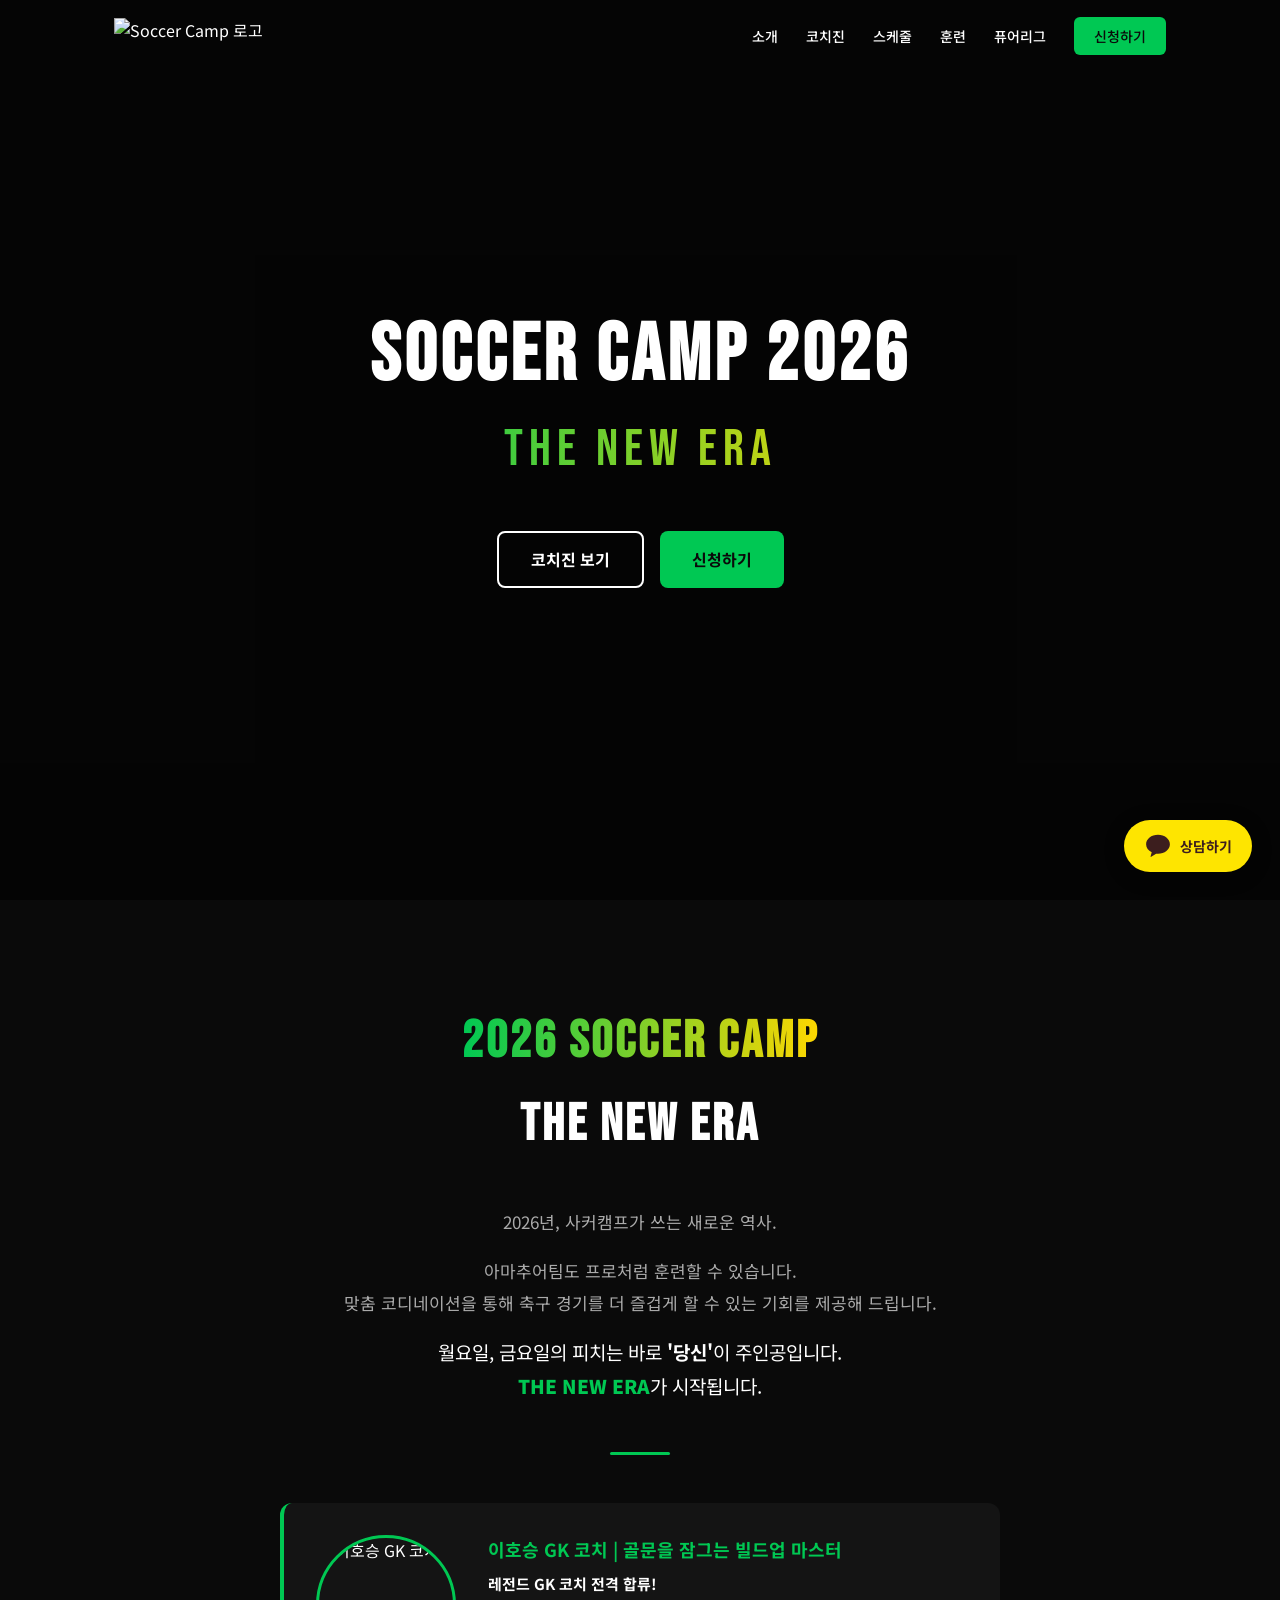
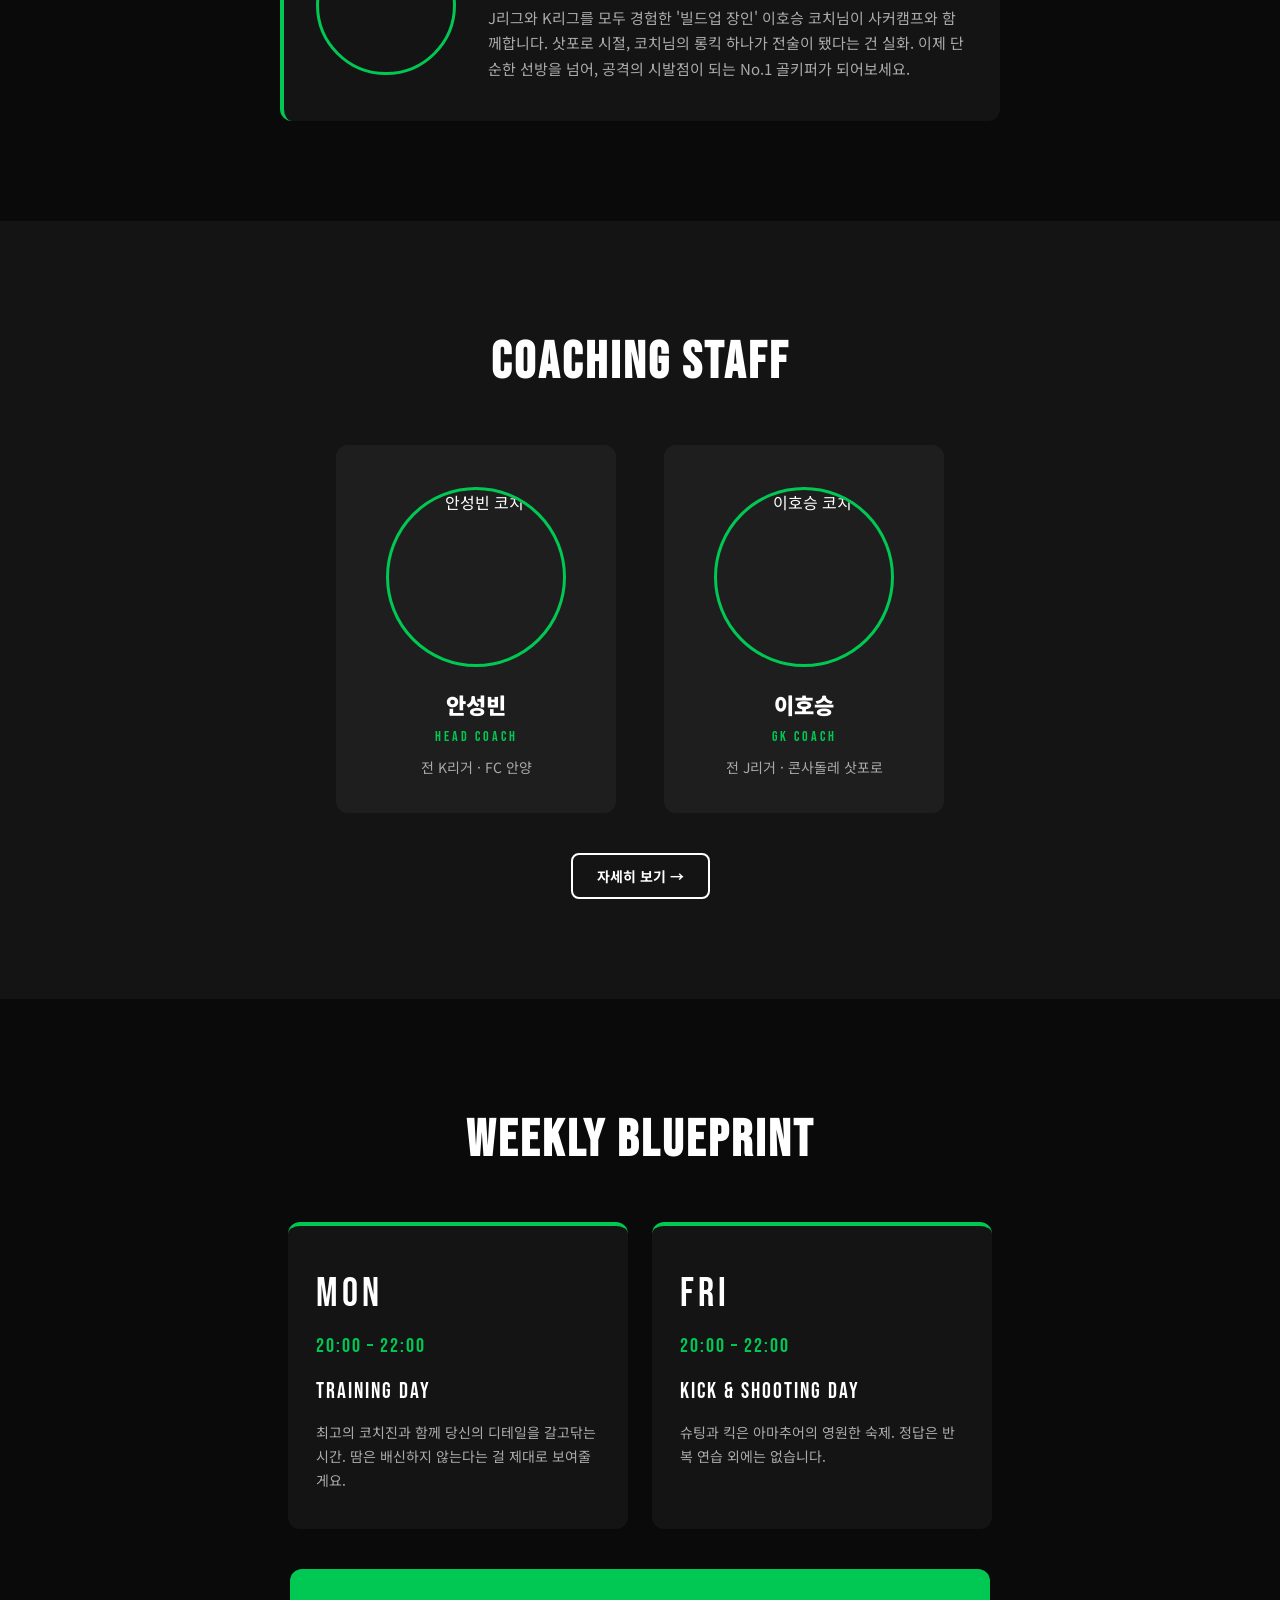
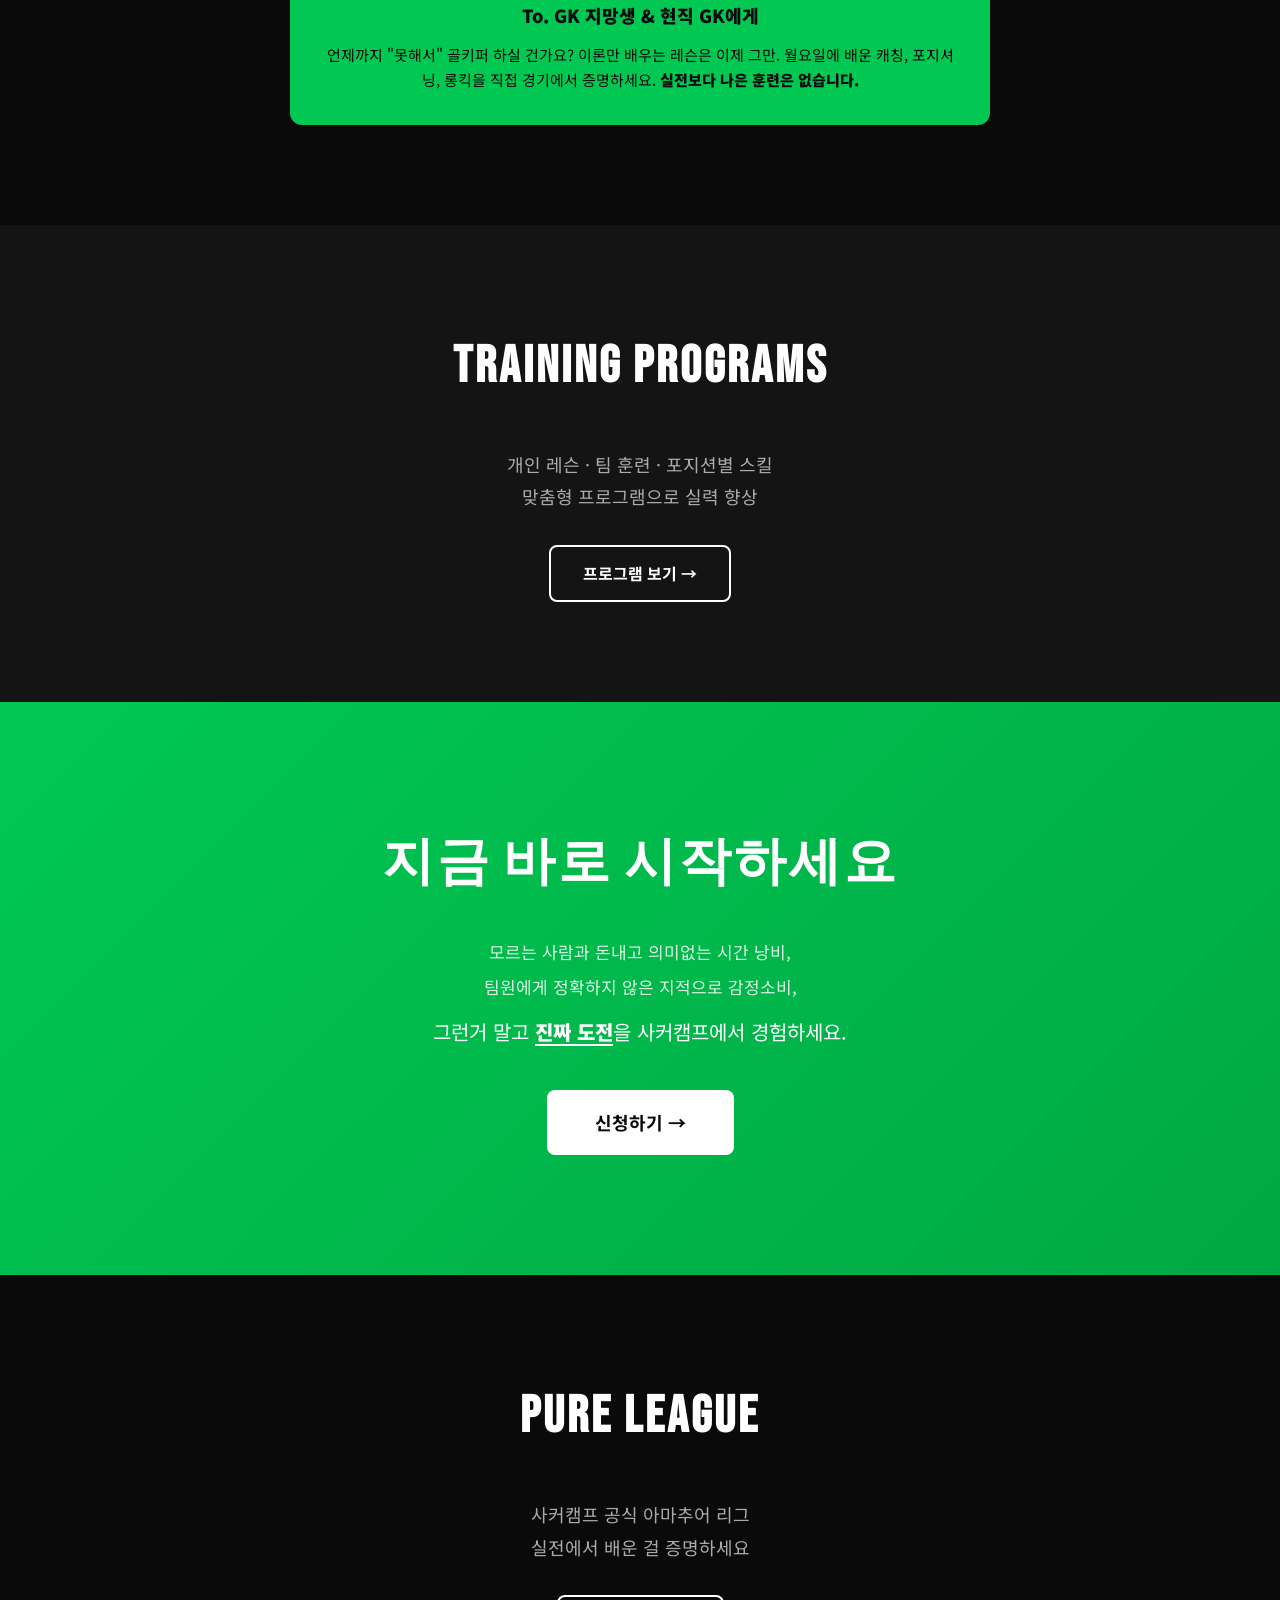
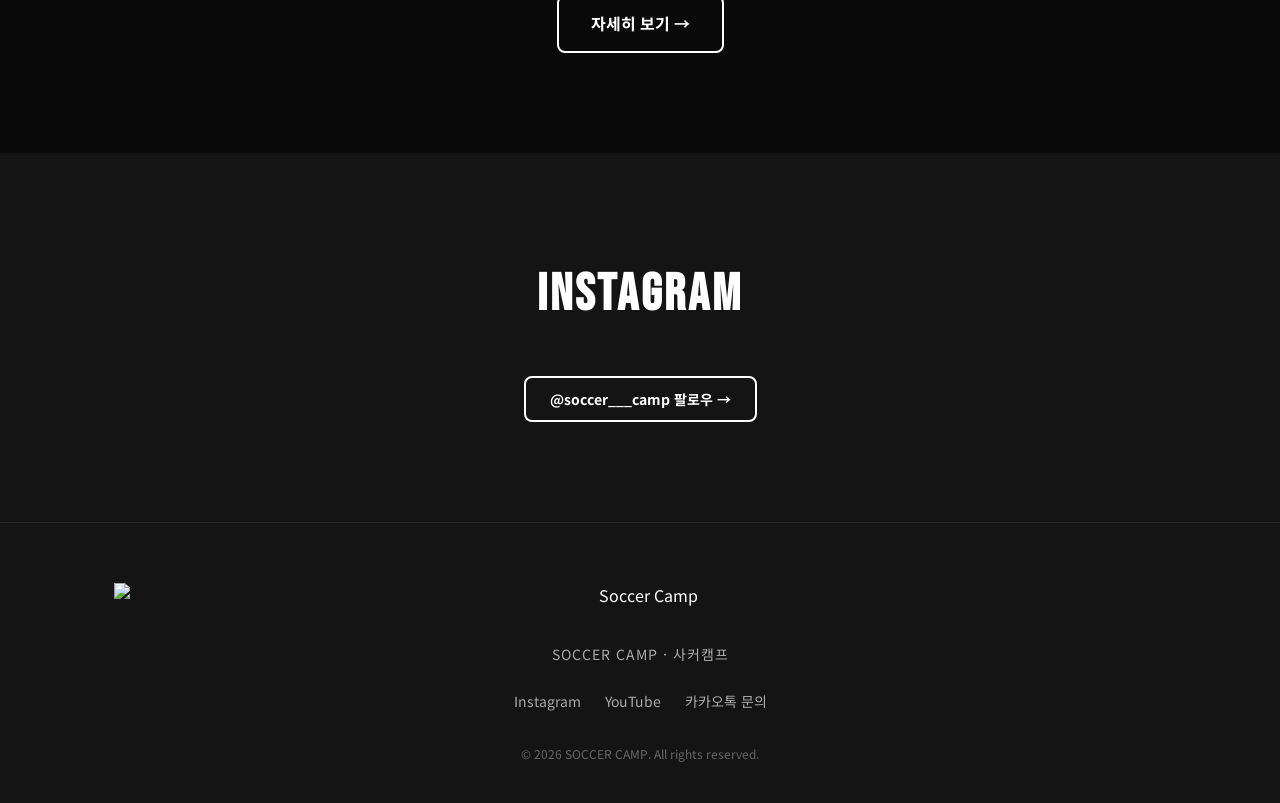
==== commit bfa390c8: "Update index.html" ====
--- a/index.html
+++ b/index.html
@@ -202,22 +202,16 @@
   <section class="section instagram" id="instagram">
     <div class="container">
       <h2 class="section-title">INSTAGRAM</h2>
-      <div class="insta-grid" id="instaGrid">
-        <!-- JS로 인스타그램 포스트 로드 또는 수동 입력 -->
-        <a href="https://www.instagram.com/p/DVavyFikWkh/" target="_blank" rel="noopener" class="insta-item">
-          <img src="https://res.cloudinary.com/dgdg7vrwr/image/upload/w_300,h_300,c_fill,f_auto,q_auto/ahn-seongbin_jlndre.png" alt="사커캠프 인스타그램" loading="lazy">
-        </a>
-        <a href="https://www.instagram.com/p/DVavRopEYwo/" target="_blank" rel="noopener" class="insta-item">
-          <img src="https://res.cloudinary.com/dgdg7vrwr/image/upload/w_300,h_300,c_fill,f_auto,q_auto/lee-hoseung_gr8gty.png" alt="사커캠프 인스타그램" loading="lazy">
-        </a>
-        <a href="https://www.instagram.com/p/DVavyFikWkh/" target="_blank" rel="noopener" class="insta-item">
-          <img src="https://res.cloudinary.com/dgdg7vrwr/image/upload/w_300,h_300,c_fill,f_auto,q_auto/ahn-seongbin_jlndre.png" alt="사커캠프 인스타그램" loading="lazy">
-        </a>
-        <a href="https://www.instagram.com/p/DVavRopEYwo/" target="_blank" rel="noopener" class="insta-item">
-          <img src="https://res.cloudinary.com/dgdg7vrwr/image/upload/w_300,h_300,c_fill,f_auto,q_auto/lee-hoseung_gr8gty.png" alt="사커캠프 인스타그램" loading="lazy">
-        </a>
-      </div>
-      <a href="https://www.instagram.com/soccer___camp" target="_blank" rel="noopener" class="btn btn-outline btn-sm">@soccer___camp 팔로우 →</a>
+      
+      <!-- Elfsight Instagram Feed -->
+      <div class="insta-embed">
+        <script src="https://elfsightcdn.com/platform.js" async></script>
+        <div class="elfsight-app-32638aa2-6249-4275-8d90-4ef7343fcabd" data-elfsight-app-lazy></div>
+      </div>
+
+      <div style="text-align:center; margin-top:32px;">
+        <a href="https://www.instagram.com/soccer___camp" target="_blank" rel="noopener" class="btn btn-outline btn-sm">@soccer___camp 팔로우 →</a>
+      </div>
     </div>
   </section>
 
@@ -233,16 +227,9 @@
         <p class="footer-name">SOCCER CAMP · 사커캠프</p>
       </div>
       <div class="footer-links">
-        <a href="https://www.instagram.com/soccercamp_kr/" target="_blank" rel="noopener">Instagram</a>
-        <a href="https://www.youtube.com/@soccercamp" target="_blank" rel="noopener">YouTube</a>
+        <a href="https://www.instagram.com/soccer___camp" target="_blank" rel="noopener">Instagram</a>
+        <a href="https://www.youtube.com/@maybe_soccer" target="_blank" rel="noopener">YouTube</a>
         <a href="http://pf.kakao.com/_RmxaLb" target="_blank" rel="noopener">카카오톡 문의</a>
-      </div>
-      <div class="footer-partners">
-        <p class="footer-partners-label">제휴 파트너</p>
-        <div class="footer-partner-logos">
-          <a href="https://www.sunderlandfootball.co.kr/" target="_blank" rel="noopener">Sunderland Football</a>
-          <a href="https://sportstribe.kr/" target="_blank" rel="noopener">SportsTribe</a>
-        </div>
       </div>
       <p class="footer-copy">&copy; 2026 SOCCER CAMP. All rights reserved.</p>
     </div>
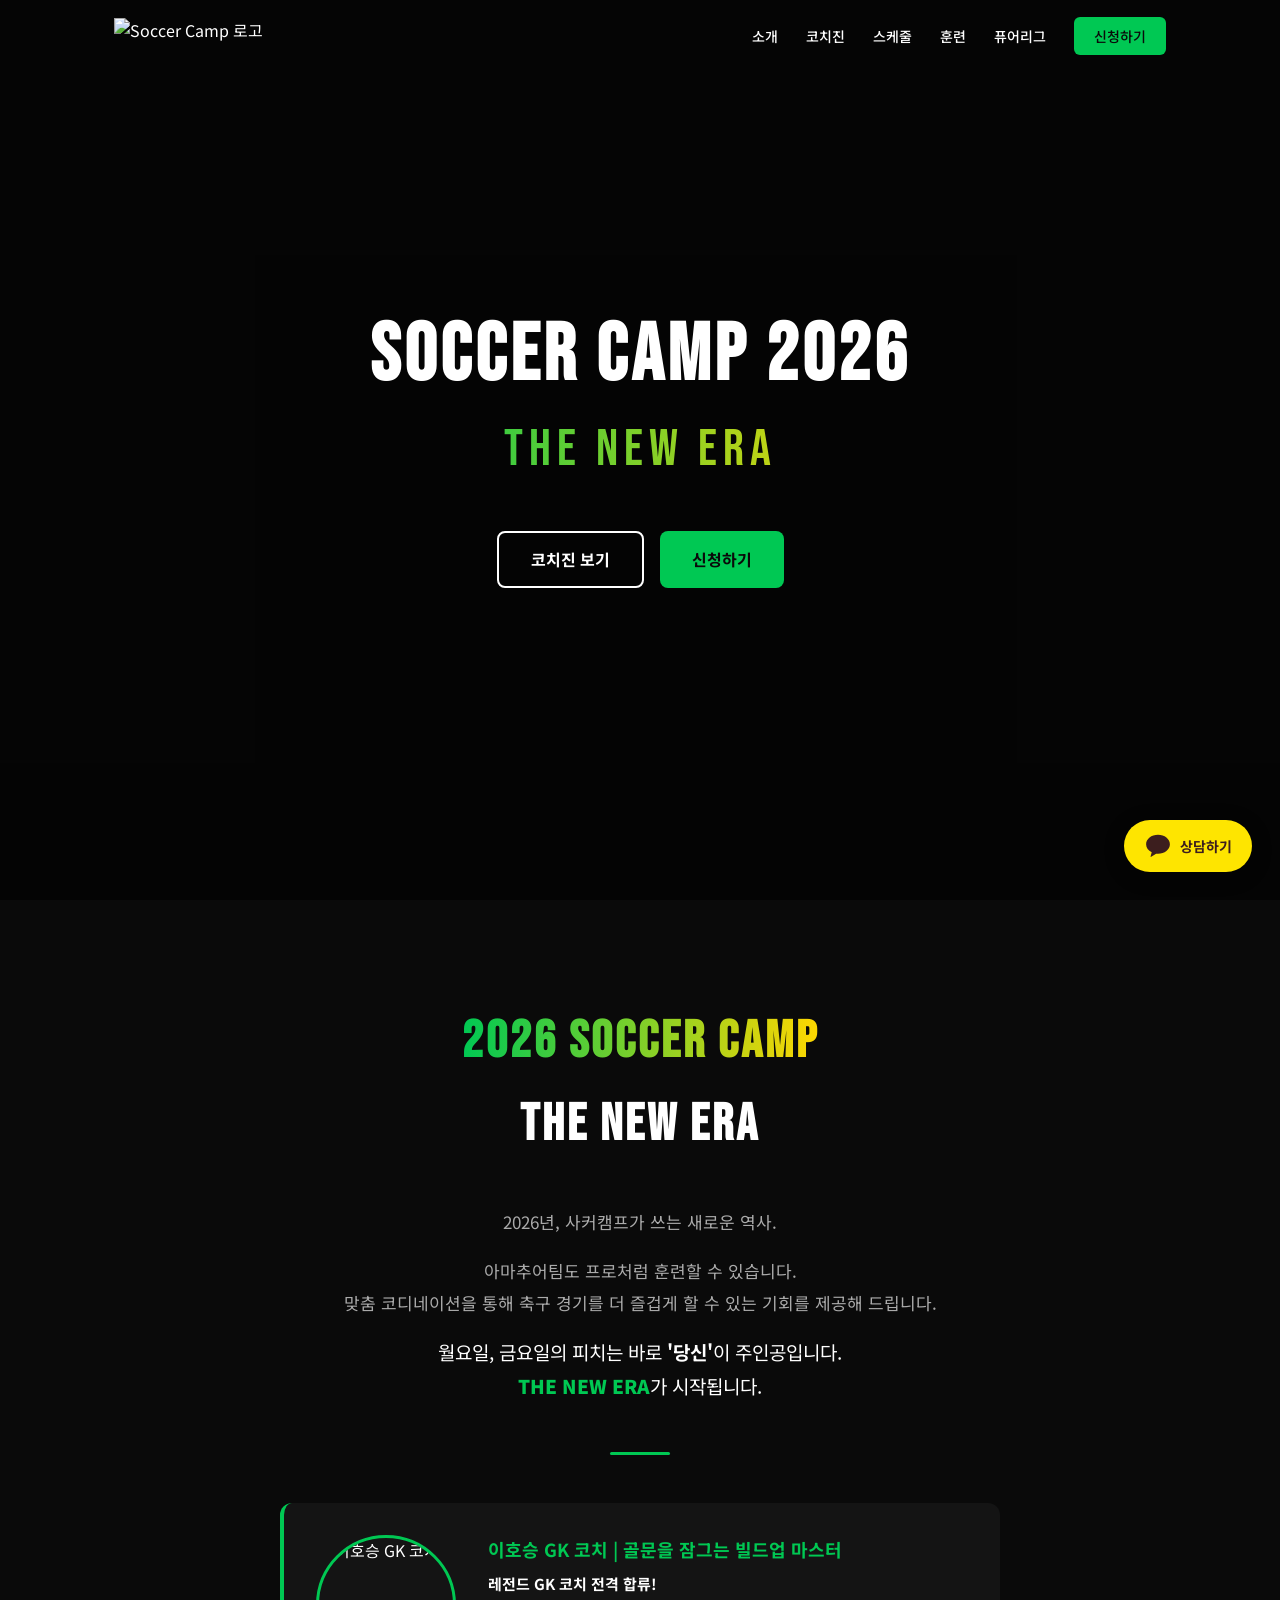
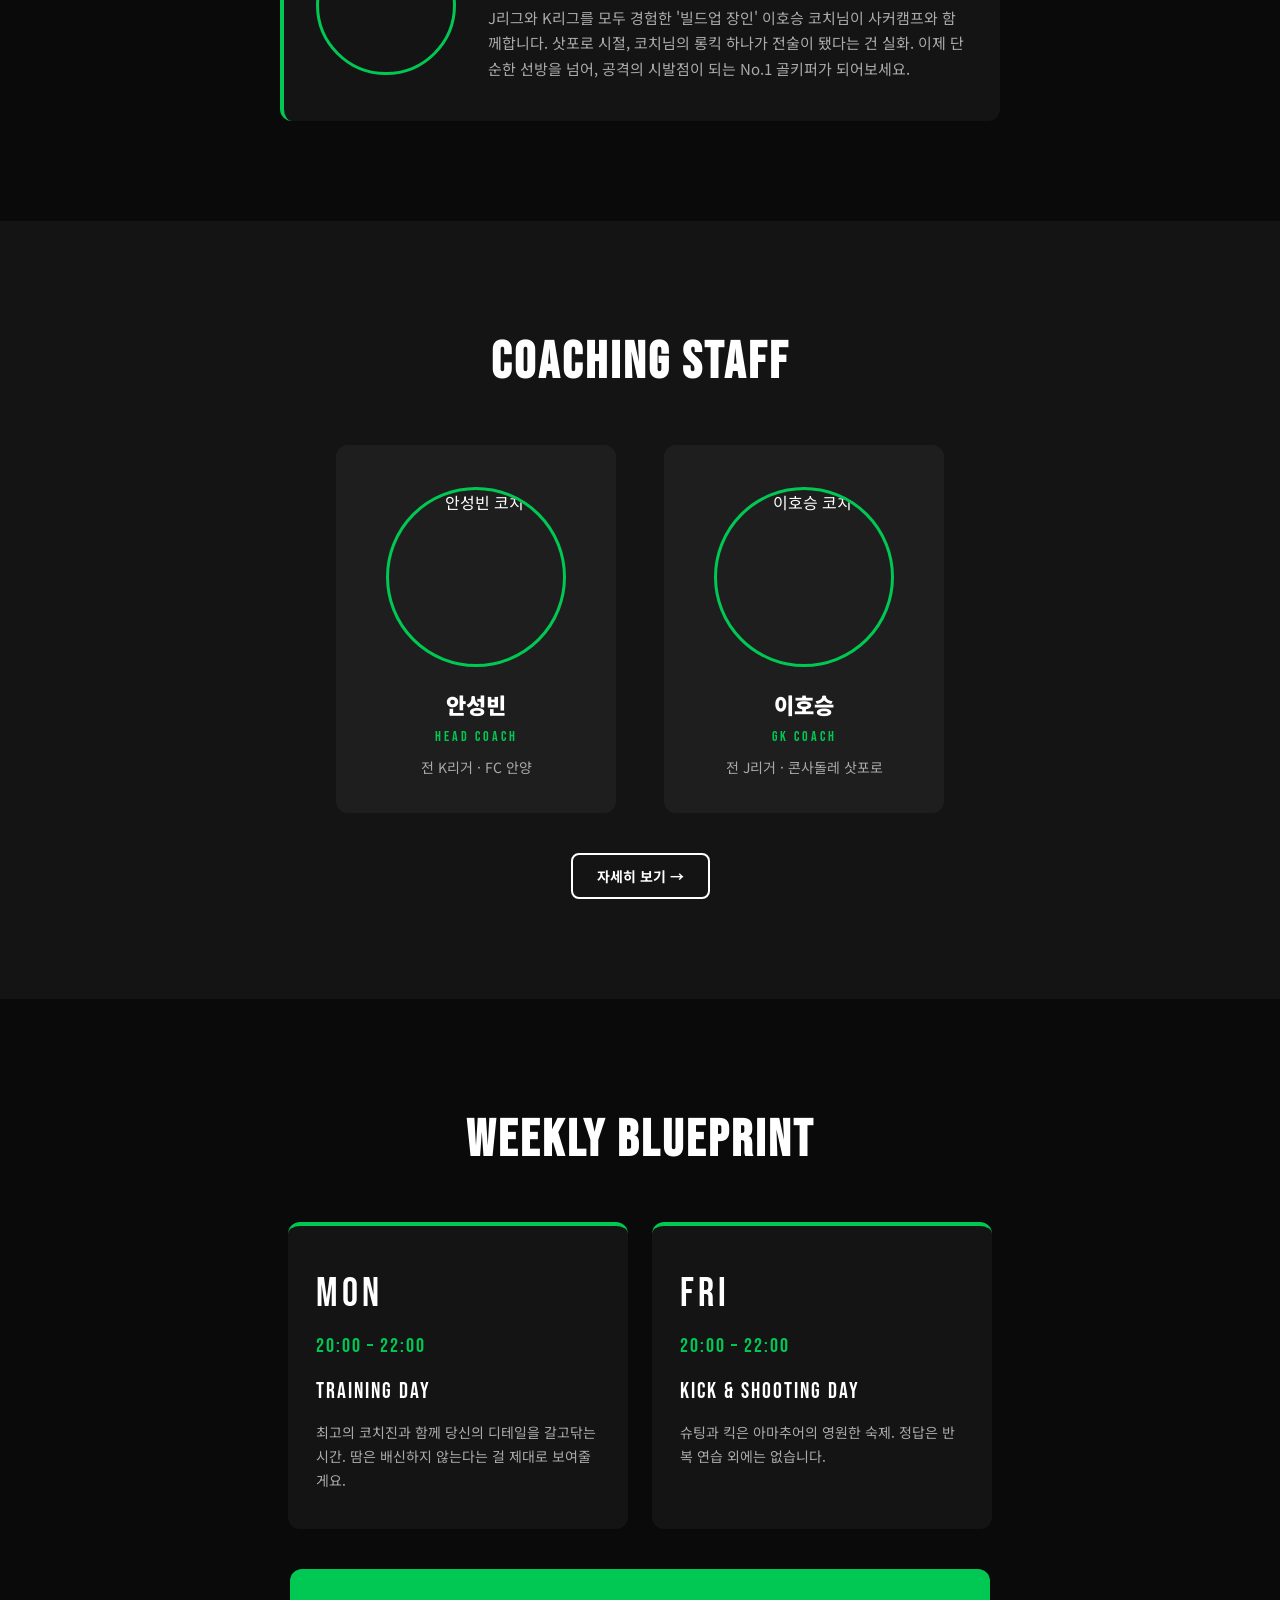
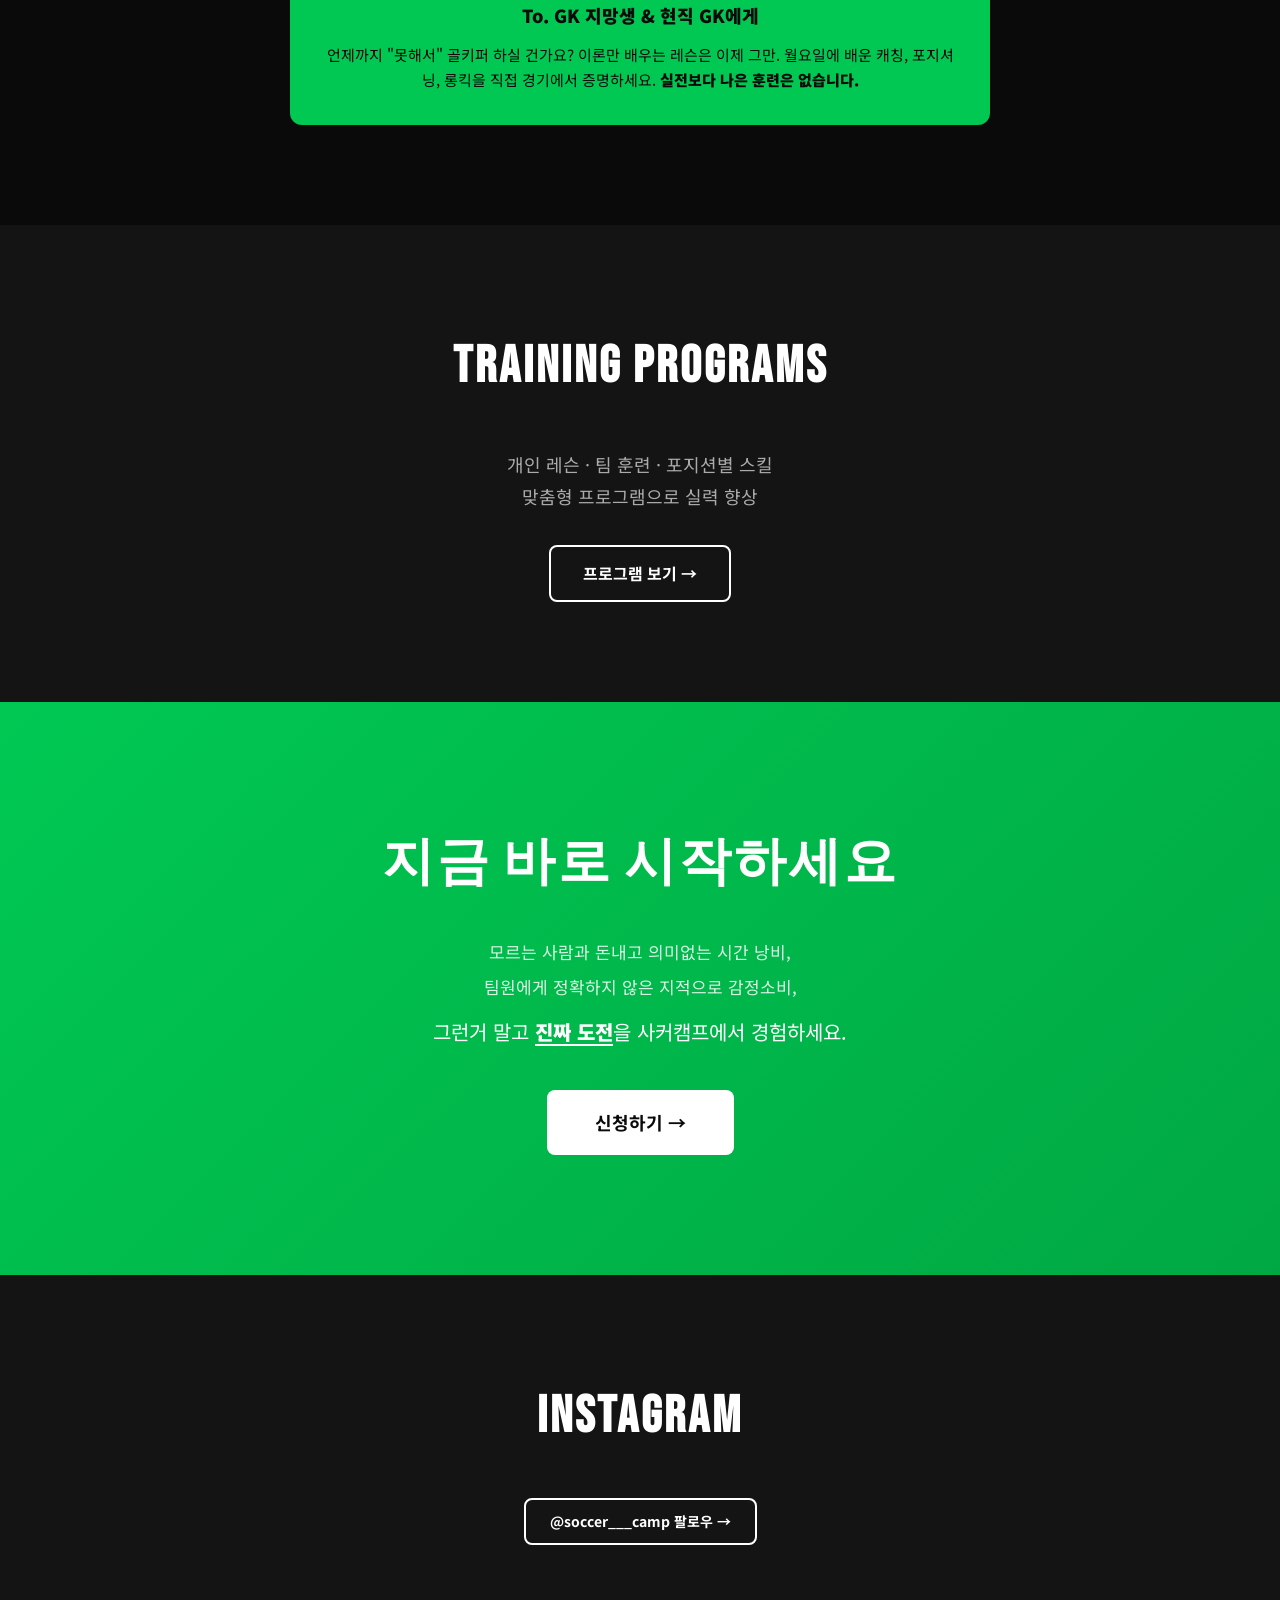
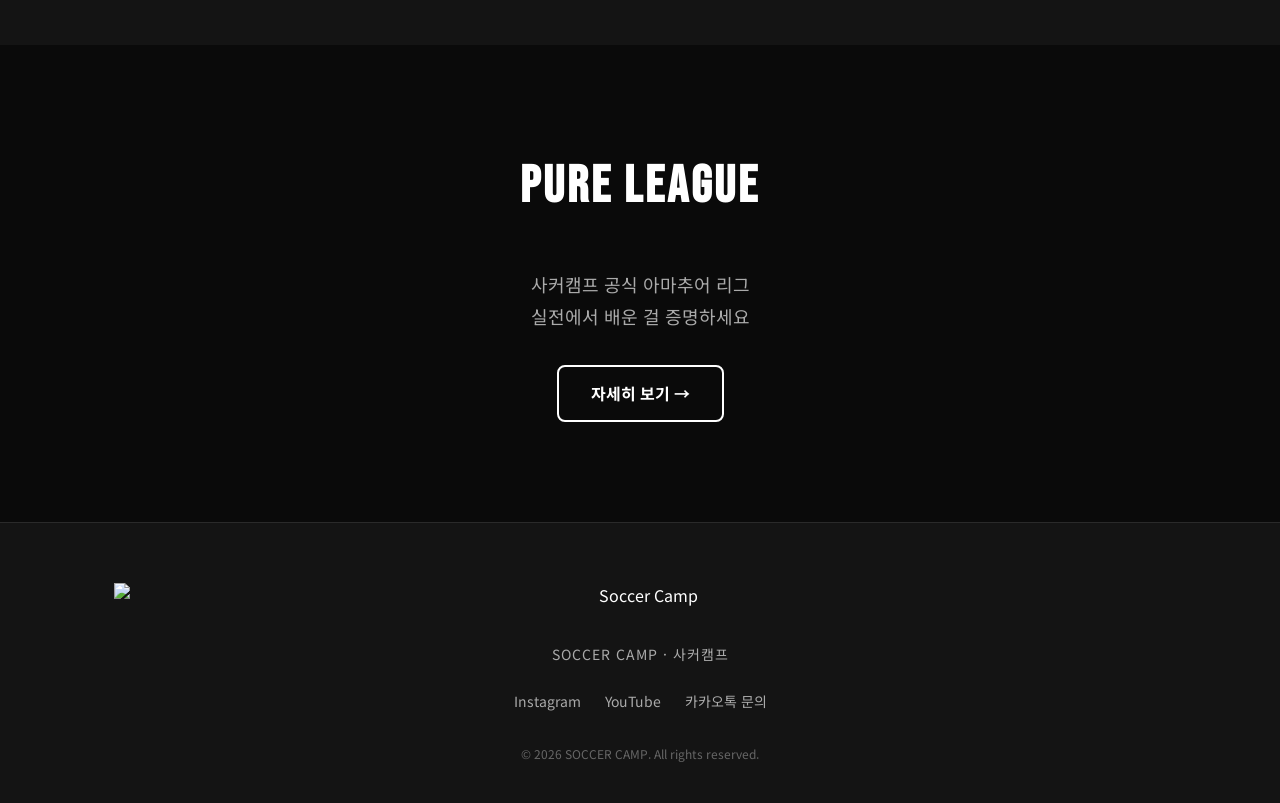
==== commit 79d08292: "Update index.html" ====
--- a/index.html
+++ b/index.html
@@ -107,7 +107,7 @@
         <div class="coach-card">
           <div class="coach-image">
             <img
-              src="https://res.cloudinary.com/dgdg7vrwr/image/upload/w_300,h_300,c_fill,g_face,f_auto,q_auto/ahn-seongbin_jlndre.png"
+              src="https://res.cloudinary.com/dgdg7vrwr/image/upload/w_300,h_300,c_fill,g_face,f_auto,q_auto/v1777014172/KakaoTalk_20260303_171319231_btfauh.jpg"
               alt="안성빈 코치"
               loading="lazy"
             >
@@ -122,7 +122,7 @@
         <div class="coach-card">
           <div class="coach-image">
             <img
-              src="https://res.cloudinary.com/dgdg7vrwr/image/upload/w_300,h_300,c_fill,g_face,f_auto,q_auto/lee-hoseung_gr8gty.png"
+              src="https://res.cloudinary.com/dgdg7vrwr/image/upload/w_300,h_300,c_fill,g_face,f_auto,q_auto/KakaoTalk_20260303_173234590_nycszz.jpg"
               alt="이호승 코치"
               loading="lazy"
             >
@@ -189,15 +189,6 @@
     </div>
   </section>
 
-  <!-- ========== SECTION 6: PURE LEAGUE ========== -->
-  <section class="section league" id="league">
-    <div class="container">
-      <h2 class="section-title">PURE LEAGUE</h2>
-      <p class="section-lead">사커캠프 공식 아마추어 리그<br>실전에서 배운 걸 증명하세요</p>
-      <a href="pure-league.html" class="btn btn-outline">자세히 보기 →</a>
-    </div>
-  </section>
-
   <!-- ========== SECTION 7: INSTAGRAM ========== -->
   <section class="section instagram" id="instagram">
     <div class="container">
@@ -215,6 +206,15 @@
     </div>
   </section>
 
+  <!-- ========== SECTION 6: PURE LEAGUE ========== -->
+  <section class="section league" id="league">
+    <div class="container">
+      <h2 class="section-title">PURE LEAGUE</h2>
+      <p class="section-lead">사커캠프 공식 아마추어 리그<br>실전에서 배운 걸 증명하세요</p>
+      <a href="pure-league.html" class="btn btn-outline">자세히 보기 →</a>
+    </div>
+  </section>
+  
   <!-- ========== FOOTER ========== -->
   <footer class="footer">
     <div class="container">
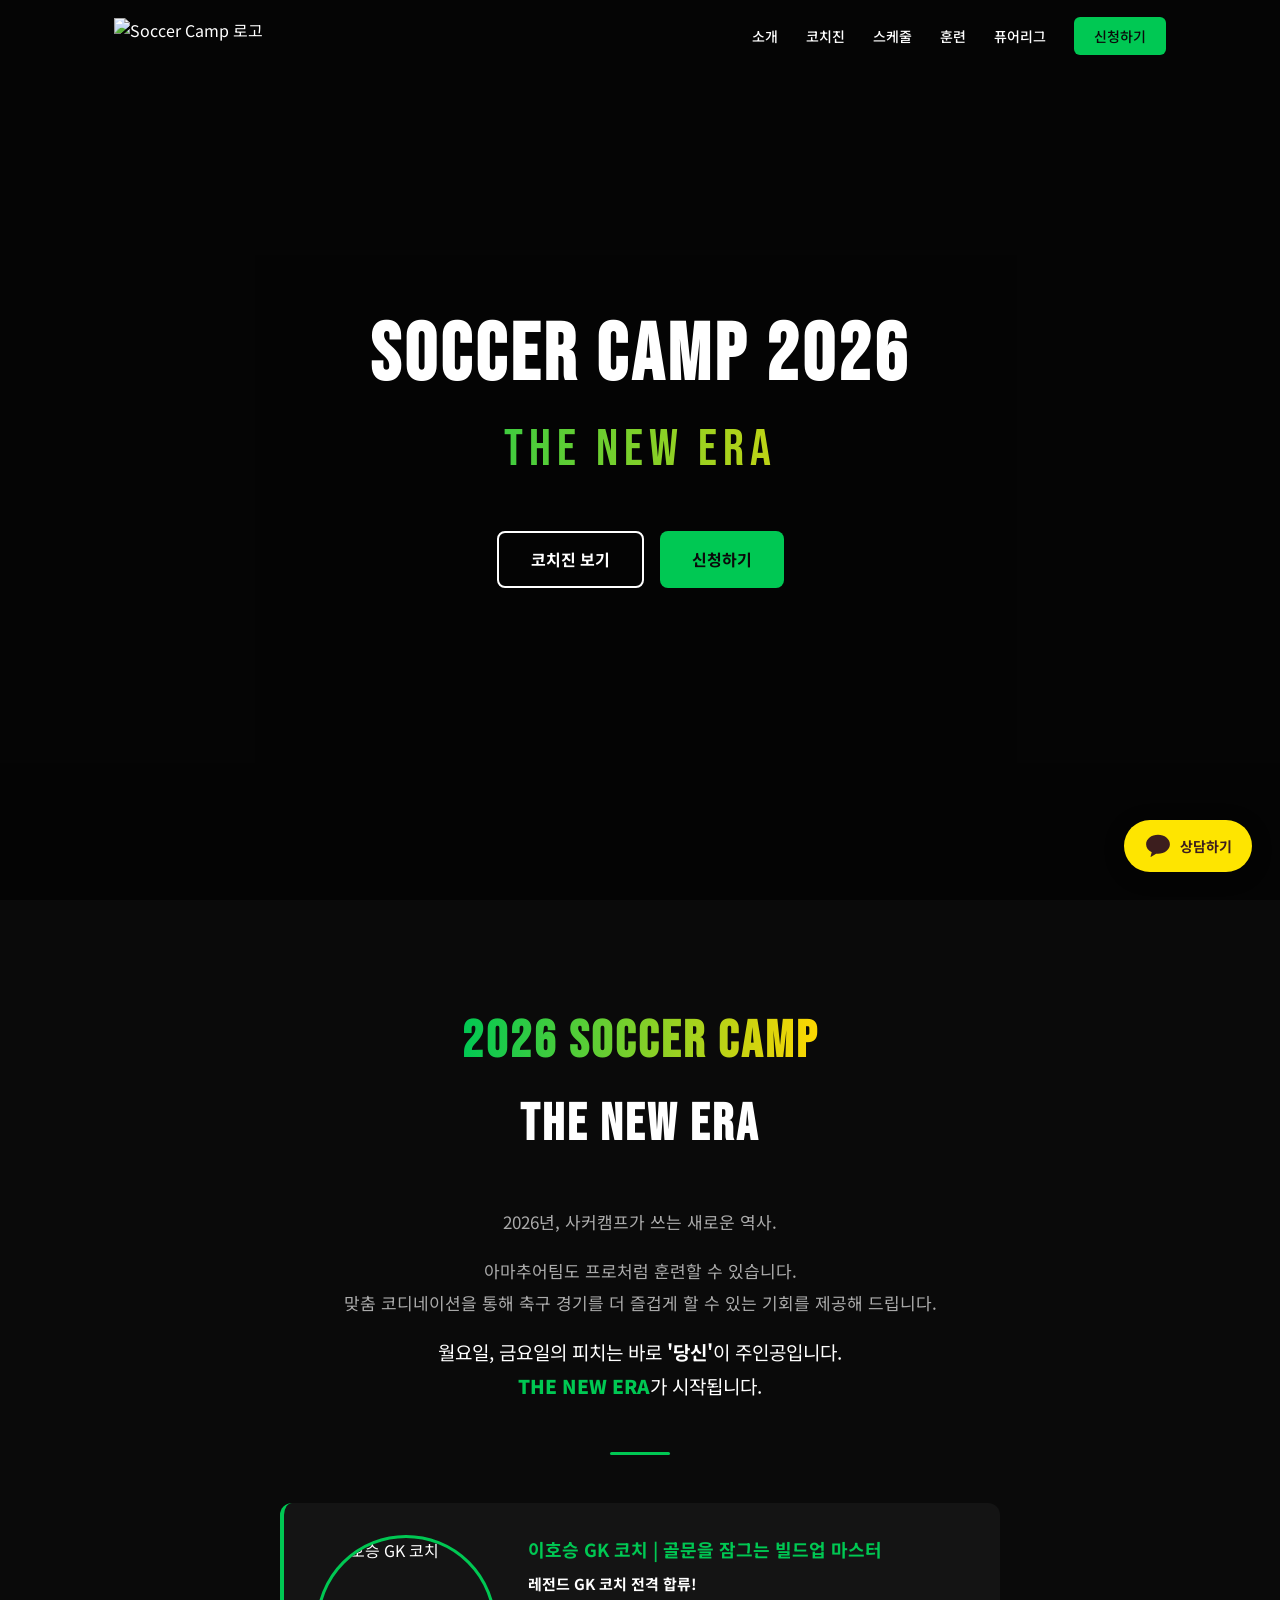
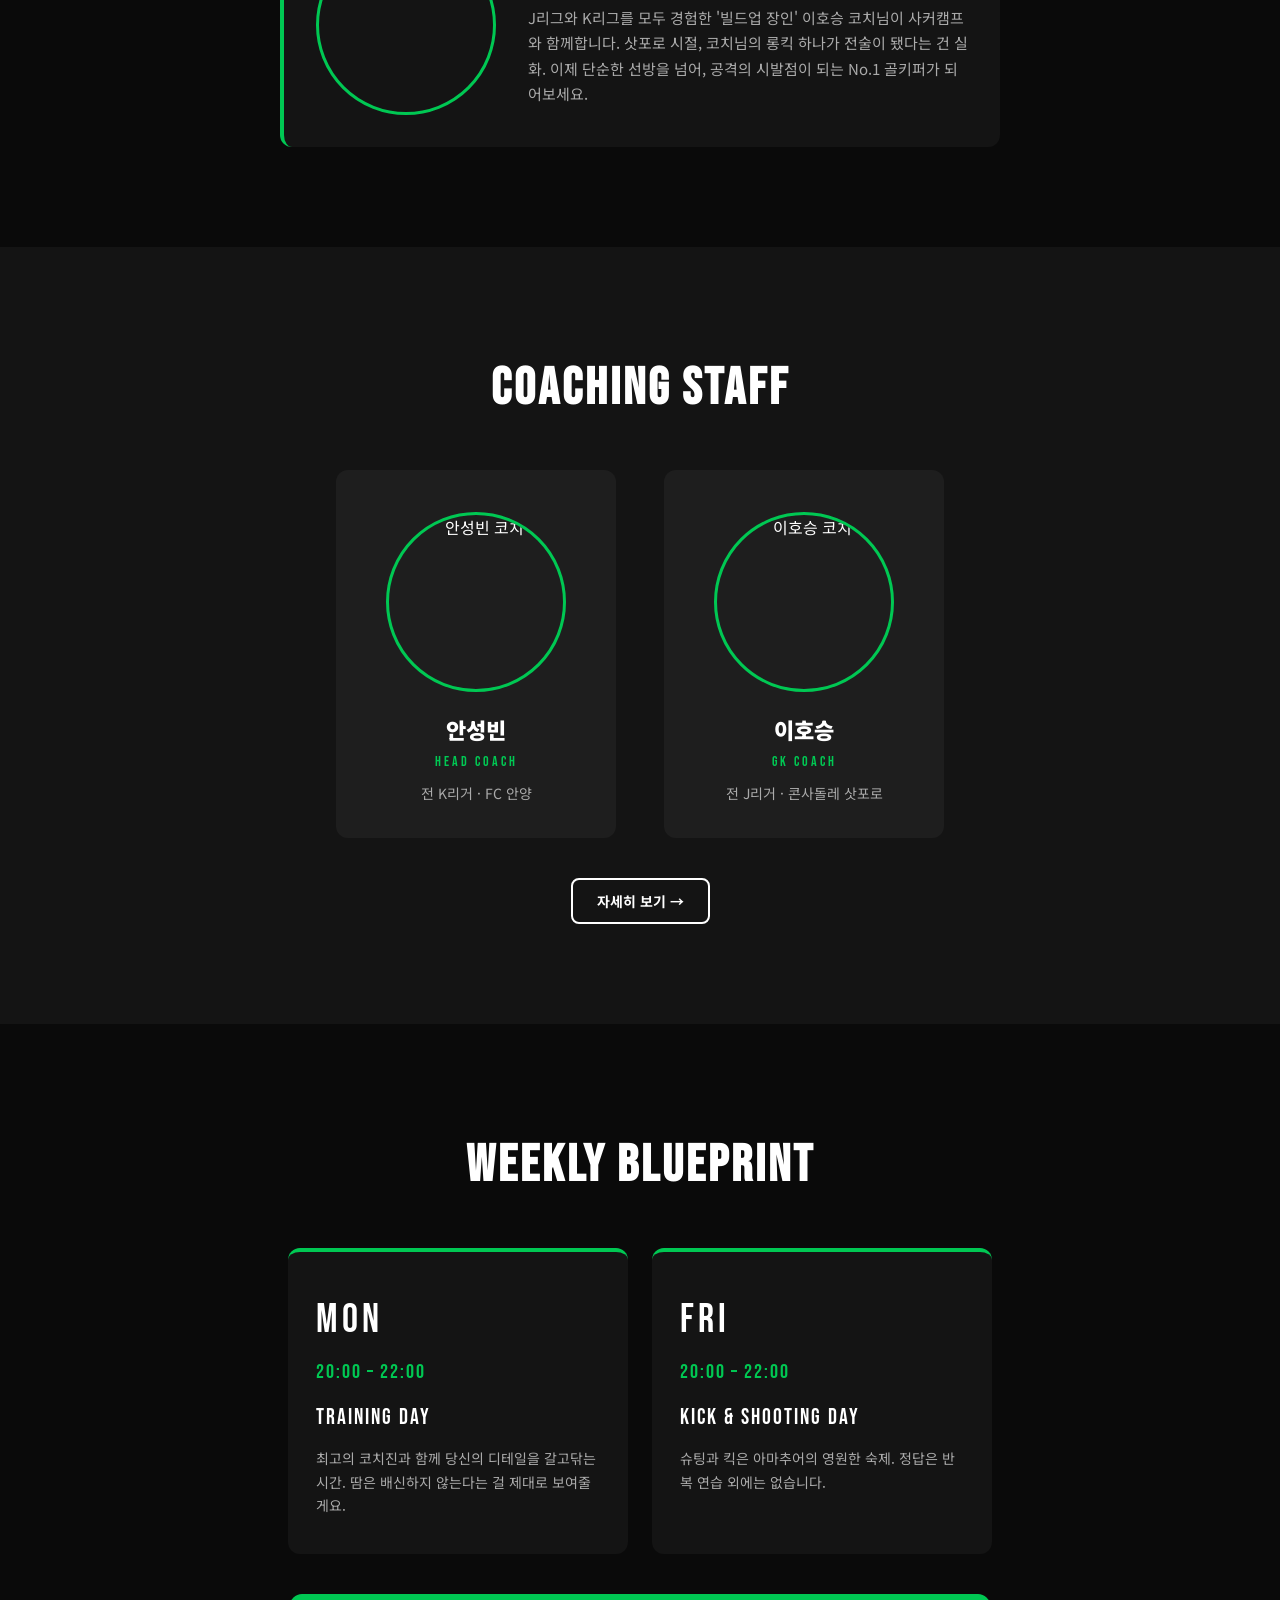
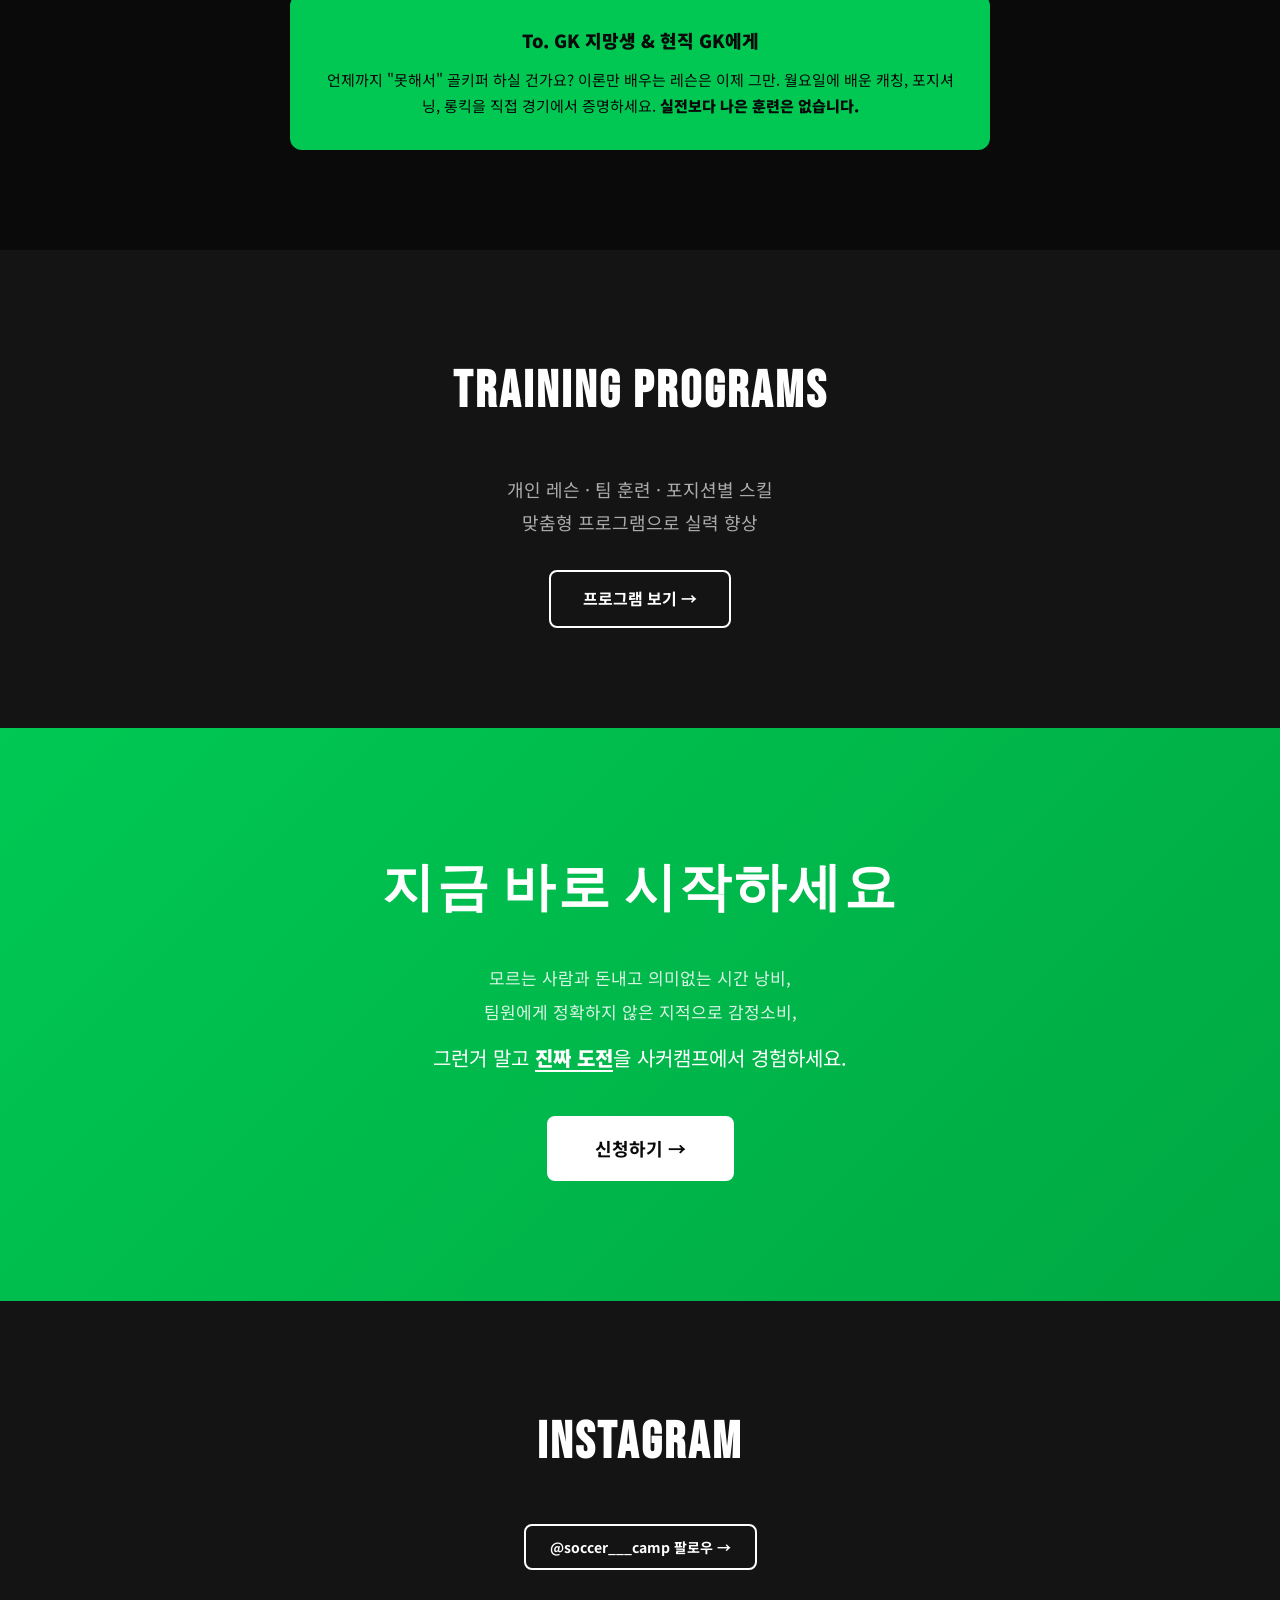
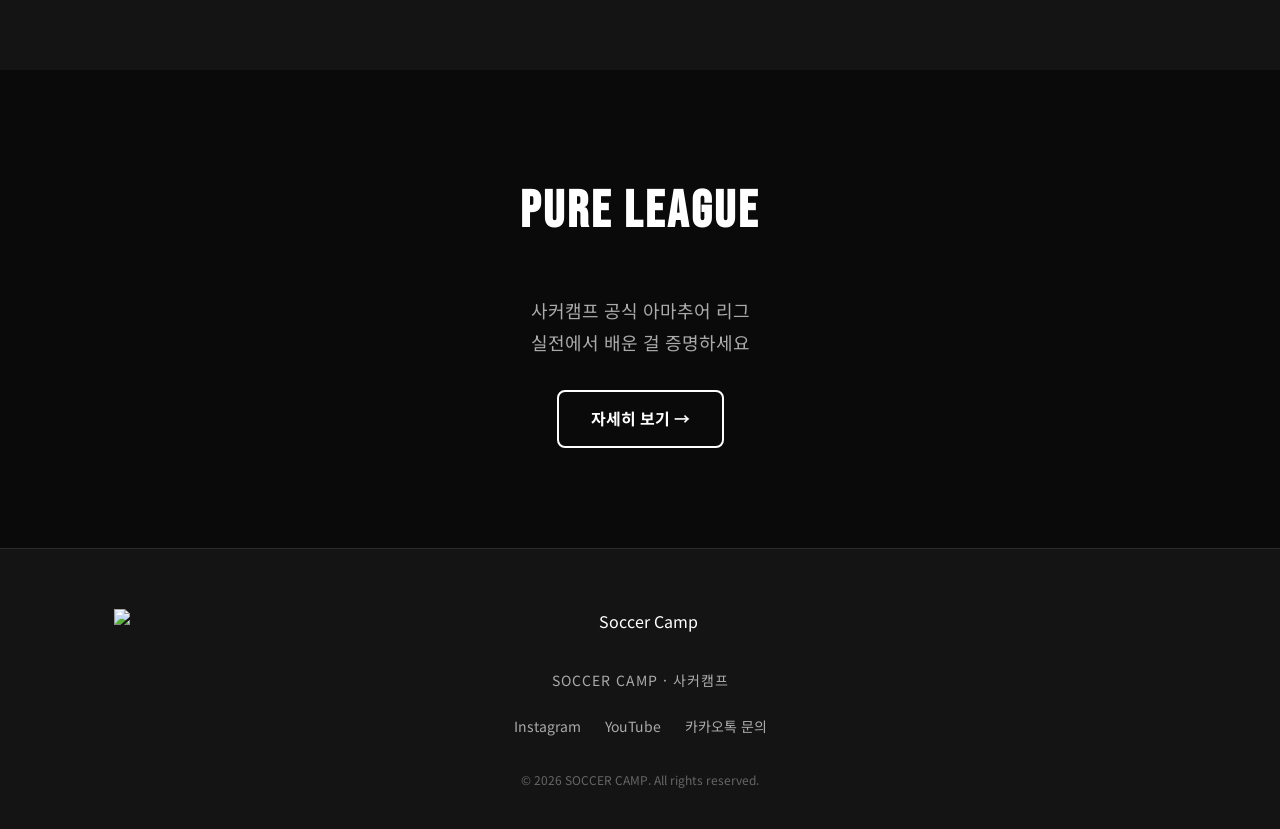
==== commit 8349f234: "Update index.html" ====
--- a/index.html
+++ b/index.html
@@ -84,7 +84,7 @@
       <div class="coach-highlight">
         <div class="coach-highlight-image">
           <img
-            src="https://res.cloudinary.com/dgdg7vrwr/image/upload/v1777014172/KakaoTalk_20260303_173234590_nycszz.jpg"
+            src="https://res.cloudinary.com/dgdg7vrwr/image/upload/v1777014755/%EC%9D%B4%ED%98%B8%EC%8A%B9_fsooz3.jpg"
             alt="이호승 GK 코치"
             loading="lazy"
           >
--- a/assets/css/style.css
+++ b/assets/css/style.css
@@ -399,8 +399,8 @@
 }
 
 .coach-highlight-image img {
-  width: 140px;
-  height: 140px;
+  width: 180px;
+  height: 180px;
   border-radius: 50%;
   object-fit: cover;
   object-position: top center;
@@ -1714,3 +1714,10 @@
     padding: 40px 0;
   }
 }
+
+/* Instagram Embed */
+.insta-embed {
+  max-width: 720px;
+  margin: 0 auto 32px;
+}
+
